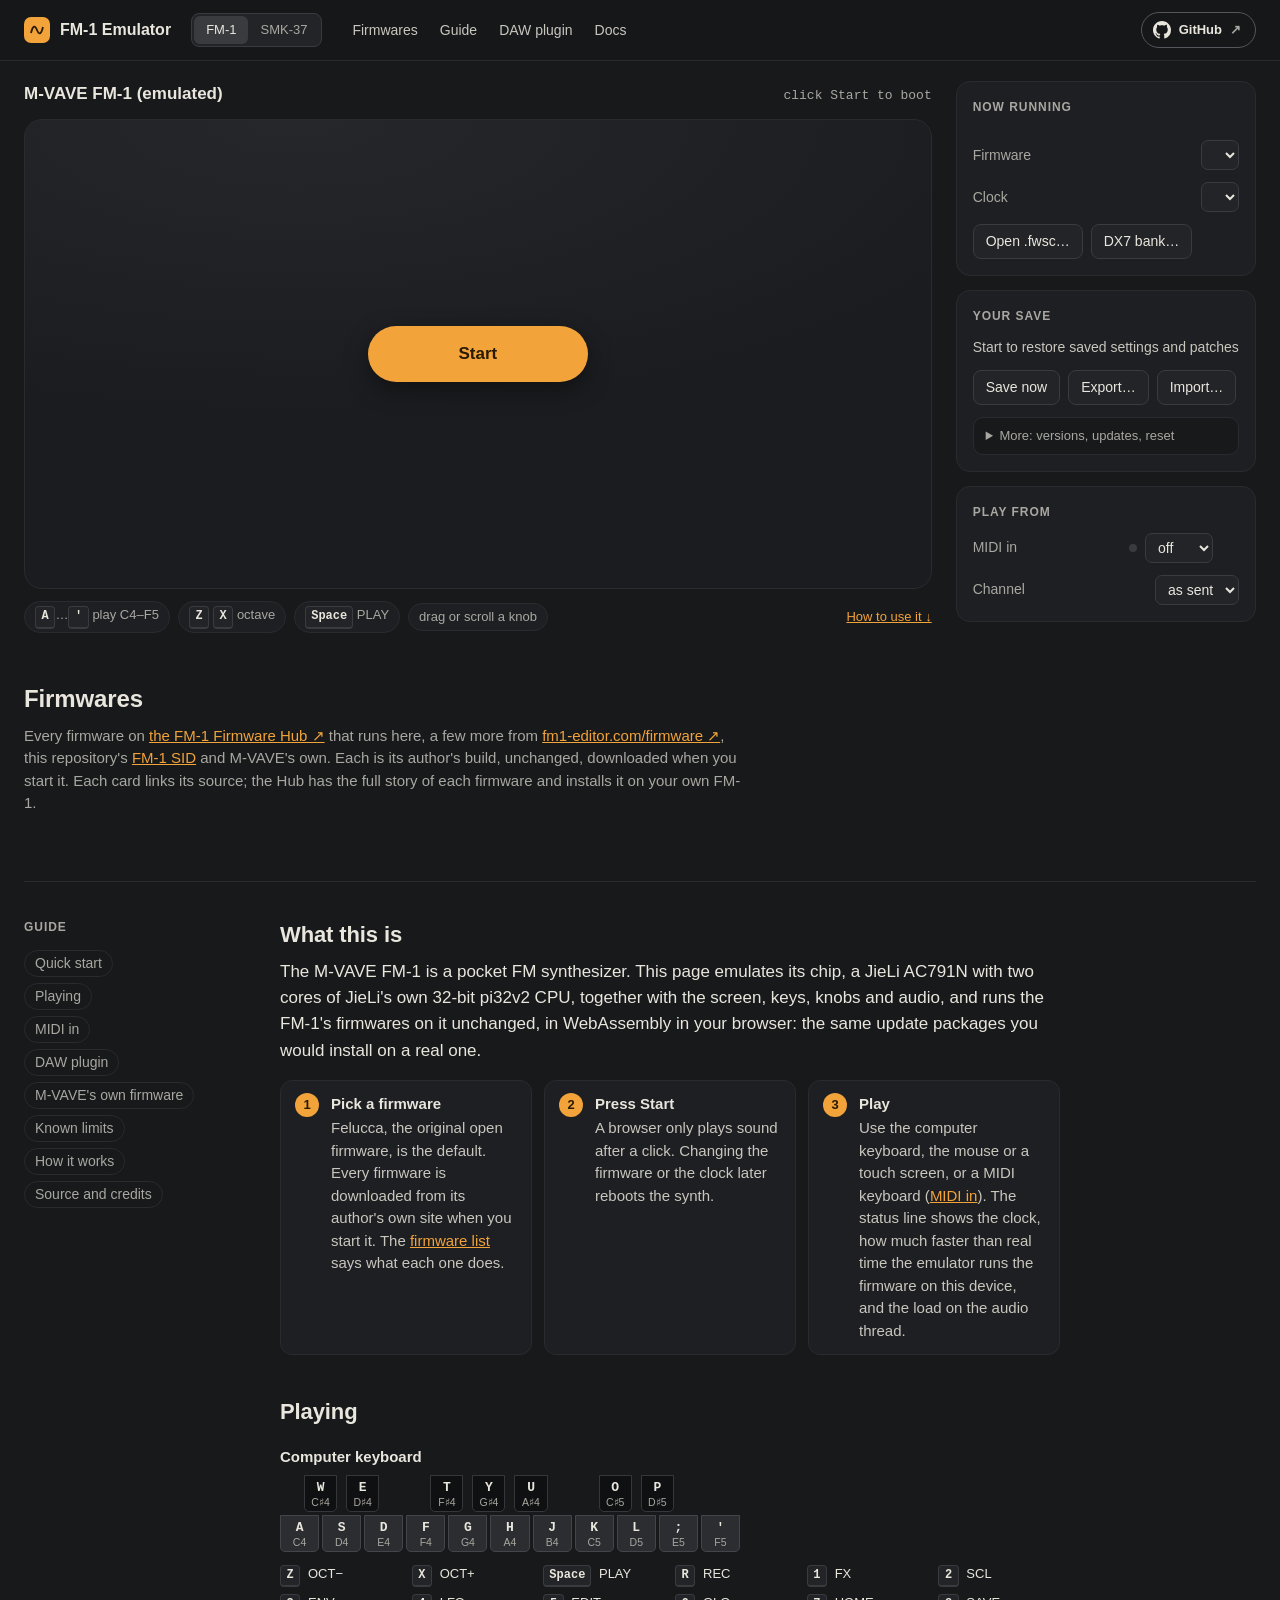
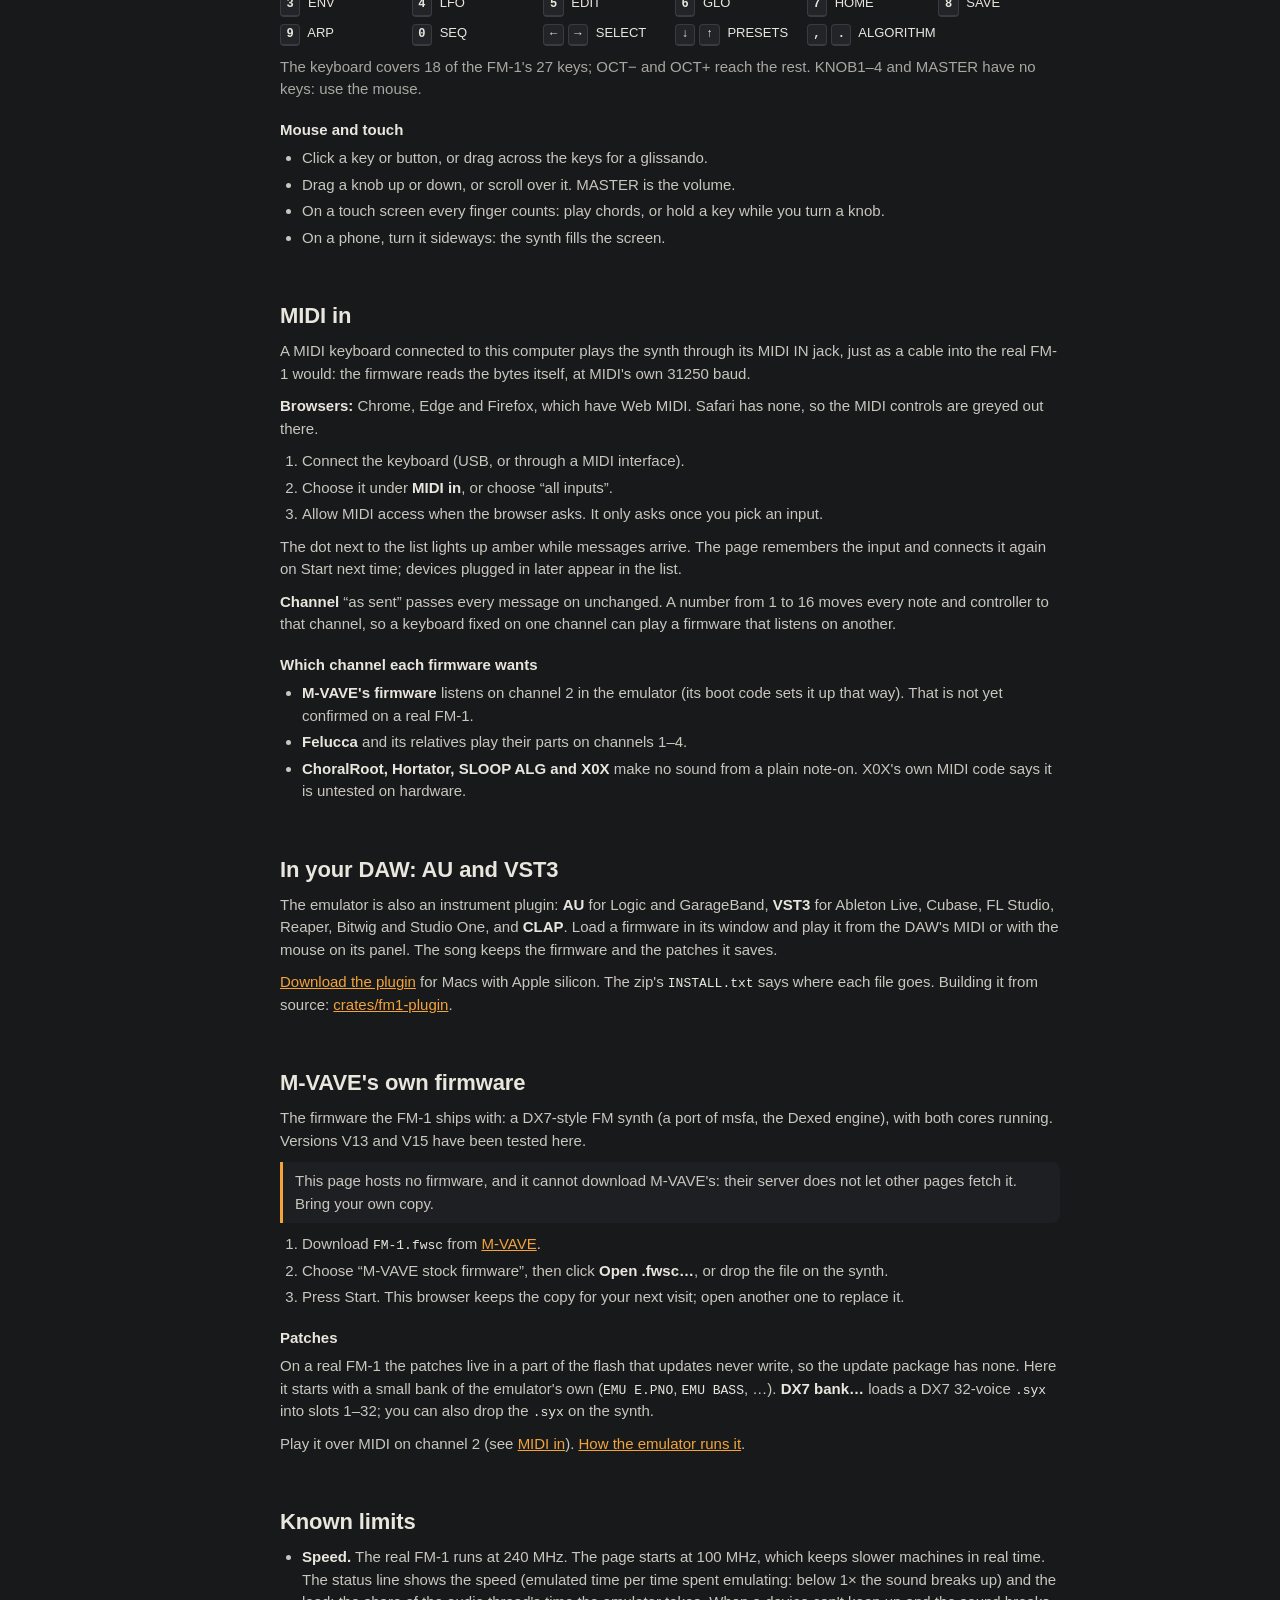
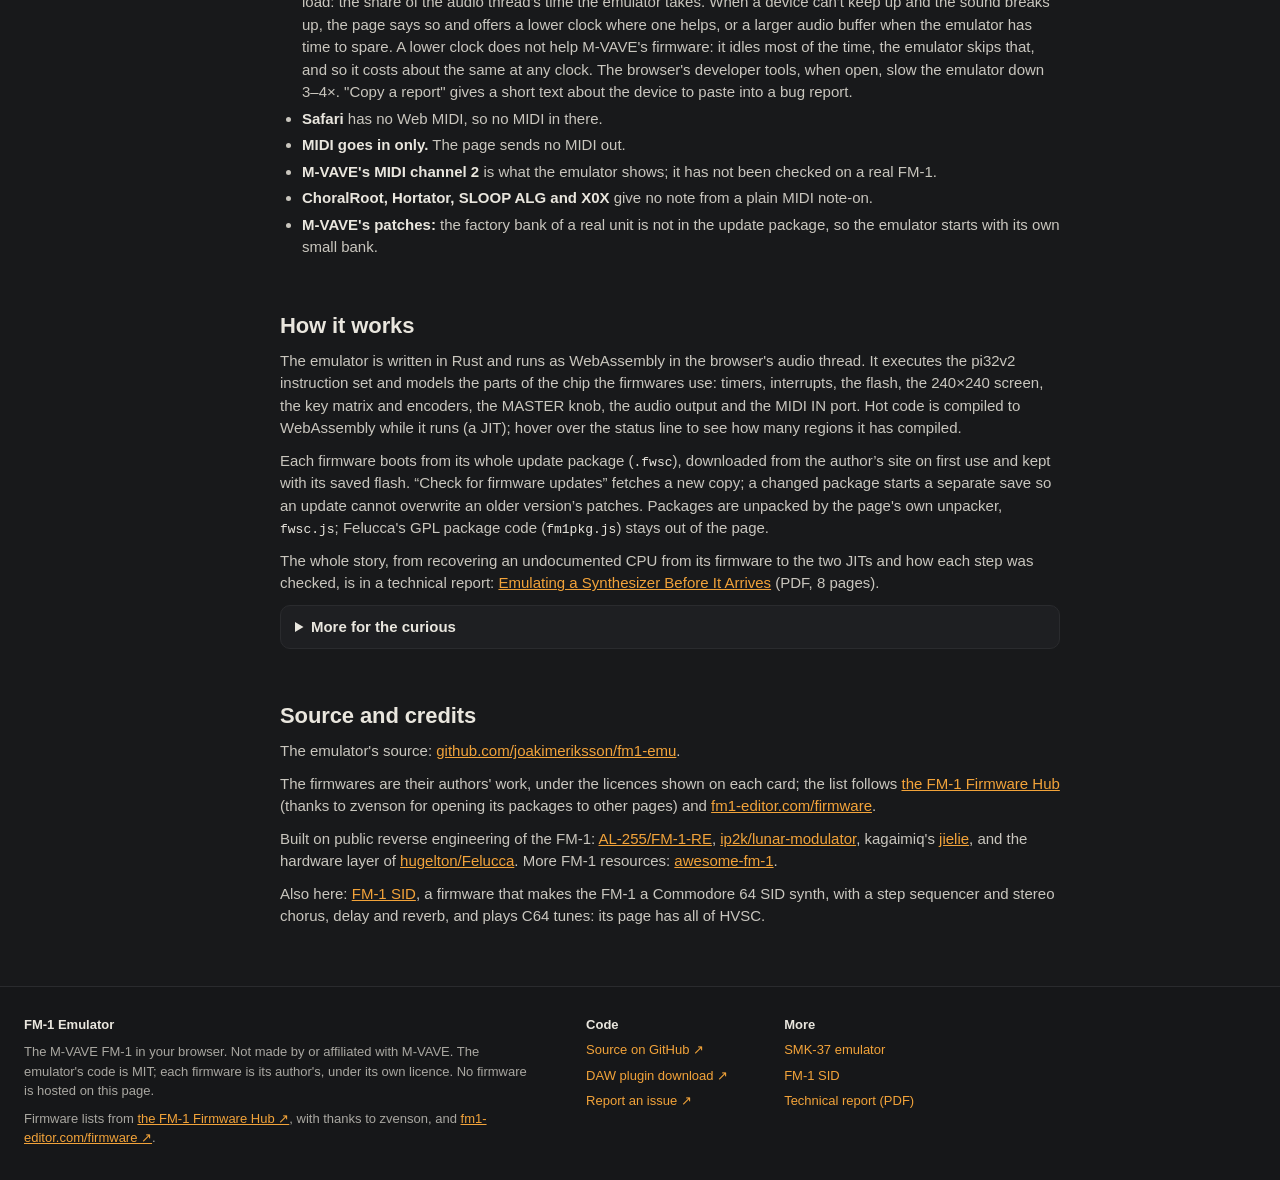
==== web/index.html @ 8c38032f "USB audio in: a computer on the USB port playing into the firmware fm1-soc: live playback (audio_pla" ====
<!doctype html>
<html lang="en">
<head>
<meta charset="utf-8">
<meta name="viewport" content="width=device-width, initial-scale=1, viewport-fit=cover">
<title>FM-1 Emulator</title>
<meta name="description" content="The M-VAVE FM-1 pocket synth emulated in the browser: its pi32v2 CPU, screen and audio in WebAssembly, running the community firmwares unchanged.">
<meta property="og:type" content="website">
<meta property="og:title" content="FM-1 Emulator">
<meta property="og:description" content="The M-VAVE FM-1 pocket synth emulated in the browser: its pi32v2 CPU, screen and audio in WebAssembly, running the community firmwares unchanged.">
<meta property="og:url" content="https://joakimeriksson.github.io/fm1-emu/">
<meta property="og:image" content="https://joakimeriksson.github.io/fm1-emu/og.png">
<meta property="og:image:width" content="1280">
<meta property="og:image:height" content="640">
<meta property="og:image:alt" content="Screens of six FM-1 firmwares running in the emulator: X0X, FM1 Quest, AMB-1, FM-1 SID, ORBIT and FiMba-1">
<meta name="twitter:card" content="summary_large_image">
<link rel="icon" href="data:,">
<link rel="stylesheet" href="style.css">
<script>if (new URLSearchParams(location.search).get("embed") === "1") document.documentElement.setAttribute("data-embed", "");</script>
</head>
<body>
<header class="site">
  <div class="wrap">
    <a class="brand" href="./"><span class="logo" aria-hidden="true"><svg width="16" height="16" viewBox="0 0 16 16" fill="none" stroke="currentColor" stroke-width="1.8"><path d="M2 11C4 3 6 3 8 8s4 5 6-3"/></svg></span>FM-1 Emulator</a>
    <nav class="devices" aria-label="Device"><span aria-current="page">FM-1</span><a href="smk37/">SMK-37</a></nav>
    <nav class="sitenav" aria-label="Site">
      <a href="#firmwares">Firmwares</a><a href="#guide">Guide</a><a href="#plugin">DAW plugin</a><a href="https://github.com/joakimeriksson/fm1-emu#readme">Docs</a>
    </nav>
    <a class="gh" href="https://github.com/joakimeriksson/fm1-emu" aria-label="Source code on GitHub"><svg width="18" height="18" viewBox="0 0 16 16" fill="currentColor" aria-hidden="true"><path d="M8 0C3.58 0 0 3.58 0 8c0 3.54 2.29 6.53 5.47 7.59.4.07.55-.17.55-.38 0-.19-.01-.82-.01-1.49-2.01.37-2.53-.49-2.69-.94-.09-.23-.48-.94-.82-1.13-.28-.15-.68-.52-.01-.53.63-.01 1.08.58 1.23.82.72 1.21 1.87.87 2.33.66.07-.52.28-.87.51-1.07-1.78-.2-3.64-.89-3.64-3.95 0-.87.31-1.59.82-2.15-.08-.2-.36-1.02.08-2.12 0 0 .67-.21 2.2.82.64-.18 1.32-.27 2-.27.68 0 1.36.09 2 .27 1.53-1.04 2.2-.82 2.2-.82.44 1.1.16 1.92.08 2.12.51.56.82 1.27.82 2.15 0 3.07-1.87 3.75-3.65 3.95.29.25.54.73.54 1.48 0 1.07-.01 1.93-.01 2.2 0 .21.15.46.55.38A8.013 8.013 0 0016 8c0-4.42-3.58-8-8-8z"/></svg><span>GitHub</span><span class="arrow" aria-hidden="true">↗</span></a>
    <a class="embed-only" id="fullpage" href="./" target="_blank" rel="noopener">FM-1 emulator, full page ↗</a>
  </div>
</header>
<main>
  <div class="player">
    <div class="deck">
      <div class="deck-head">
        <h1 id="title">M-VAVE FM-1 (emulated)</h1>
        <span id="status">click Start to boot</span>
      </div>
      <div id="perfwarn" role="alert" hidden>
        <p id="perfwarn-text"></p>
        <div class="acts">
          <button type="button" id="perfwarn-fix" class="primary"></button>
          <button type="button" id="perfwarn-copy" title="A short text about this device and how it kept up, to paste into a bug report">Copy a report</button>
          <a href="https://github.com/joakimeriksson/fm1-emu/issues/new" target="_blank" rel="noopener">Report on GitHub ↗</a>
          <button type="button" id="perfwarn-close" aria-label="Dismiss">✕</button>
        </div>
      </div>
      <div class="stage">
        <canvas id="panel" aria-label="FM-1 front panel"></canvas>
        <button id="start">Start</button>
      </div>
      <p class="rotate">Turn the phone sideways for a bigger synth.</p>
      <p class="hint">
        <span class="keyb"><kbd>A</kbd>…<kbd>'</kbd> play C4–F5</span>
        <span class="keyb"><kbd>Z</kbd> <kbd>X</kbd> octave</span>
        <span class="keyb"><kbd>Space</kbd> PLAY</span>
        <span class="keyb">drag or scroll a knob</span>
        <span class="touch">Play chords with several fingers · drag a knob up / down</span>
        <a class="more" href="#guide">How to use it ↓</a>
      </p>
    </div>

    <aside class="side bar" aria-label="Firmware, saves and MIDI">
      <section class="box" aria-labelledby="h-now">
        <h2 class="eyebrow" id="h-now">Now running</h2>
        <p id="about"></p>
        <label id="fwlabel">Firmware <select id="fw" aria-label="Firmware"></select></label>
        <label>Clock <select id="mhz" aria-label="Emulated clock"></select></label>
        <div class="row">
          <label class="file">Open .fwsc… <input type="file" id="open"></label>
          <label class="file" title="A DX7 32-voice bank for M-VAVE's firmware">DX7 bank… <input type="file" id="bank"></label>
          <span id="bankname" class="dim"></span>
        </div>
      </section>

      <section class="box save-box" aria-labelledby="h-save">
        <h2 class="eyebrow" id="h-save">Your save</h2>
        <span id="save-status" role="status" aria-live="polite">Start to restore saved settings and patches</span>
        <div class="row save-actions">
          <button type="button" id="save-now">Save now</button>
          <button type="button" id="export-save">Export…</button>
          <label class="file">Import… <input type="file" id="import-save" accept=".json,.fm1save"></label>
        </div>
        <details class="save-controls">
          <summary>More: versions, updates, reset</summary>
          <div class="save-actions">
            <button type="button" id="browse-saves">Browse saved firmwares</button>
            <select id="saved-versions" aria-label="Saved firmware versions"></select>
            <button type="button" id="open-saved-version">Open saved firmware</button>
            <button type="button" id="update-firmware">Check for firmware updates</button>
            <button type="button" id="reset-save">Reset saved flash…</button>
          </div>
          <p>Settings and patches written to flash are saved automatically. Use the firmware’s own save
            command for patch edits. Backups contain saved flash and community firmware. For M-VAVE firmware, the
            recipient must open their own matching .fwsc first. Browse saved firmwares to reopen
            older versions or local files. Clearing browser data removes local saves.</p>
        </details>
      </section>

      <section class="box" aria-labelledby="h-play-from">
        <h2 class="eyebrow" id="h-play-from">Play from</h2>
        <label id="midiin">MIDI in <span class="sel"><span id="midiact" aria-hidden="true"></span><select id="midi" aria-label="MIDI input"><option value="">off</option><option value="*">all inputs</option></select></span></label>
        <label id="midichl" title="Played notes and controllers go to this channel (M-VAVE's firmware listens on 2, Felucca's parts on 1–4)">Channel
          <select id="midich" aria-label="MIDI channel"><option value="0">as sent</option></select></label>
      </section>

      <section class="box" id="usbin" aria-labelledby="h-usb" hidden>
        <h2 class="eyebrow" id="h-usb">USB audio in</h2>
        <div class="row">
          <button type="button" id="kalimba" aria-pressed="true" title="A kalimba playing into the USB port, as a computer's audio output would"><svg width="18" height="18" viewBox="0 0 16 16" fill="none" stroke="currentColor" stroke-width="1.3" stroke-linejoin="round" aria-hidden="true"><path d="M3.5 1.5h9l1.8 13H1.7z"/><path d="M5.2 1.5v5M6.6 1.5v6.5M8 1.5v7.5M9.4 1.5v6.5M10.8 1.5v5" stroke-width="1"/><circle cx="8" cy="12" r="1.3"/></svg>Kalimba</button>
          <span id="kalimba-state" class="dim">playing</span>
        </div>
        <label>Density <input type="range" id="density" min="0" max="1" step="0.01" value="0.35" aria-label="How often a note plays"></label>
      </section>
    </aside>
  </div>

  <section id="firmwares" class="library" aria-labelledby="h-fw">
    <h2 id="h-fw">Firmwares</h2>
    <p>Every firmware on <a href="https://thefirmwarehub.com/">the FM-1 Firmware Hub ↗</a> that runs here, a few
      more from <a href="https://fm1-editor.com/firmware/">fm1-editor.com/firmware ↗</a>, this repository's
      <a href="fm1-sid/">FM-1 SID</a> and M-VAVE's own. Each is its author's build, unchanged, downloaded when you
      start it. Each card links its source; the Hub has the full story of each firmware and installs it on your
      own FM-1.</p>
    <ul class="cards" id="fwlist"></ul>
  </section>

  <div class="guide" id="guide">
    <nav class="toc" aria-label="Guide">
      <span class="eyebrow">Guide</span>
      <a href="#start-here">Quick start</a>
      <a href="#playing">Playing</a>
      <a href="#midi-in">MIDI in</a>
      <a href="#plugin">DAW plugin</a>
      <a href="#stock">M-VAVE's own firmware</a>
      <a href="#limits">Known limits</a>
      <a href="#how">How it works</a>
      <a href="#credits">Source and credits</a>
    </nav>
    <div class="article">
      <section id="start-here" aria-labelledby="h-start">
        <h2 id="h-start">What this is</h2>
        <p class="lead">The M-VAVE FM-1 is a pocket FM synthesizer. This page emulates its chip, a JieLi AC791N with two
          cores of JieLi's own 32-bit pi32v2 CPU, together with the screen, keys, knobs and audio, and runs the FM-1's
          firmwares on it unchanged, in WebAssembly in your browser: the same update packages you would install on a
          real one.</p>
        <ol class="steps">
          <li><b>Pick a firmware</b>Felucca, the original open firmware, is the default. Every firmware is downloaded
            from its author's own site when you start it. The <a href="#firmwares">firmware list</a> says what each one does.</li>
          <li><b>Press Start</b>A browser only plays sound after a click. Changing the firmware or the clock later
            reboots the synth.</li>
          <li><b>Play</b>Use the computer keyboard, the mouse or a touch screen, or a MIDI keyboard
            (<a href="#midi-in">MIDI in</a>). The status line shows the clock, how much faster than real time the
            emulator runs the firmware on this device, and the load on the audio thread.</li>
        </ol>
      </section>

      <section id="playing" aria-labelledby="h-play">
        <h2 id="h-play">Playing</h2>
        <h3>Computer keyboard</h3>
        <div class="piano" role="img" aria-label="Computer keys and the notes they play: A C4, W C sharp 4, S D4, E D sharp 4, D E4, F F4, T F sharp 4, G G4, Y G sharp 4, H A4, U A sharp 4, J B4, K C5, O C sharp 5, L D5, P D sharp 5, semicolon E5, apostrophe F5">
          <span class="b" style="grid-column-start:2">W<i>C♯4</i></span>
          <span class="b" style="grid-column-start:4">E<i>D♯4</i></span>
          <span class="b" style="grid-column-start:8">T<i>F♯4</i></span>
          <span class="b" style="grid-column-start:10">Y<i>G♯4</i></span>
          <span class="b" style="grid-column-start:12">U<i>A♯4</i></span>
          <span class="b" style="grid-column-start:16">O<i>C♯5</i></span>
          <span class="b" style="grid-column-start:18">P<i>D♯5</i></span>
          <span class="w" style="grid-column-start:1">A<i>C4</i></span>
          <span class="w" style="grid-column-start:3">S<i>D4</i></span>
          <span class="w" style="grid-column-start:5">D<i>E4</i></span>
          <span class="w" style="grid-column-start:7">F<i>F4</i></span>
          <span class="w" style="grid-column-start:9">G<i>G4</i></span>
          <span class="w" style="grid-column-start:11">H<i>A4</i></span>
          <span class="w" style="grid-column-start:13">J<i>B4</i></span>
          <span class="w" style="grid-column-start:15">K<i>C5</i></span>
          <span class="w" style="grid-column-start:17">L<i>D5</i></span>
          <span class="w" style="grid-column-start:19">;<i>E5</i></span>
          <span class="w" style="grid-column-start:21">'<i>F5</i></span>
        </div>
        <ul class="map" aria-label="Buttons and encoders">
          <li><kbd>Z</kbd> OCT−</li><li><kbd>X</kbd> OCT+</li><li><kbd>Space</kbd> PLAY</li><li><kbd>R</kbd> REC</li>
          <li><kbd>1</kbd> FX</li><li><kbd>2</kbd> SCL</li><li><kbd>3</kbd> ENV</li><li><kbd>4</kbd> LFO</li>
          <li><kbd>5</kbd> EDIT</li><li><kbd>6</kbd> GLO</li><li><kbd>7</kbd> HOME</li><li><kbd>8</kbd> SAVE</li>
          <li><kbd>9</kbd> ARP</li><li><kbd>0</kbd> SEQ</li>
          <li><kbd>←</kbd><kbd>→</kbd> SELECT</li><li><kbd>↓</kbd><kbd>↑</kbd> PRESETS</li><li><kbd>,</kbd><kbd>.</kbd> ALGORITHM</li>
        </ul>
        <p class="dim">The keyboard covers 18 of the FM-1's 27 keys; OCT− and OCT+ reach the rest. KNOB1–4 and MASTER
          have no keys: use the mouse.</p>
        <h3>Mouse and touch</h3>
        <ul>
          <li>Click a key or button, or drag across the keys for a glissando.</li>
          <li>Drag a knob up or down, or scroll over it. MASTER is the volume.</li>
          <li>On a touch screen every finger counts: play chords, or hold a key while you turn a knob.</li>
          <li>On a phone, turn it sideways: the synth fills the screen.</li>
        </ul>
      </section>

      <section id="midi-in" aria-labelledby="h-midi">
        <h2 id="h-midi">MIDI in</h2>
        <p>A MIDI keyboard connected to this computer plays the synth through its MIDI IN jack, just as a cable into
          the real FM-1 would: the firmware reads the bytes itself, at MIDI's own 31250 baud.</p>
        <p><b>Browsers:</b> Chrome, Edge and Firefox, which have Web MIDI. Safari has none, so the MIDI controls are
          greyed out there.</p>
        <ol>
          <li>Connect the keyboard (USB, or through a MIDI interface).</li>
          <li>Choose it under <b>MIDI in</b>, or choose “all inputs”.</li>
          <li>Allow MIDI access when the browser asks. It only asks once you pick an input.</li>
        </ol>
        <p>The dot next to the list lights up amber while messages arrive. The page remembers the input and connects
          it again on Start next time; devices plugged in later appear in the list.</p>
        <p><b>Channel</b> “as sent” passes every message on unchanged. A number from 1 to 16 moves every note and
          controller to that channel, so a keyboard fixed on one channel can play a firmware that listens on another.</p>
        <h3>Which channel each firmware wants</h3>
        <ul>
          <li><b>M-VAVE's firmware</b> listens on channel 2 in the emulator (its boot code sets it up that way). That
            is not yet confirmed on a real FM-1.</li>
          <li><b>Felucca</b> and its relatives play their parts on channels 1–4.</li>
          <li><b>ChoralRoot, Hortator, SLOOP ALG and X0X</b> make no sound from a plain note-on. X0X's own MIDI
            code says it is untested on hardware.</li>
        </ul>
      </section>

      <section id="plugin" aria-labelledby="h-plugin">
        <h2 id="h-plugin">In your DAW: AU and VST3</h2>
        <p>The emulator is also an instrument plugin: <b>AU</b> for Logic and GarageBand, <b>VST3</b> for Ableton
          Live, Cubase, FL Studio, Reaper, Bitwig and Studio One, and <b>CLAP</b>. Load a firmware in its window
          and play it from the DAW's MIDI or with the mouse on its panel. The song keeps the firmware and the
          patches it saves.</p>
        <p><a href="https://github.com/joakimeriksson/fm1-emu/releases/latest">Download the plugin</a> for Macs with
          Apple silicon. The zip's <code>INSTALL.txt</code> says where each file goes. Building it from source:
          <a href="https://github.com/joakimeriksson/fm1-emu/tree/master/crates/fm1-plugin">crates/fm1-plugin</a>.</p>
      </section>

      <section id="stock" aria-labelledby="h-stock">
        <h2 id="h-stock">M-VAVE's own firmware</h2>
        <p>The firmware the FM-1 ships with: a DX7-style FM synth (a port of msfa, the Dexed engine), with both cores
          running. Versions V13 and V15 have been tested here.</p>
        <p class="note">This page hosts no firmware, and it cannot download M-VAVE's: their server does not let other
          pages fetch it. Bring your own copy.</p>
        <ol>
          <li>Download <code>FM-1.fwsc</code> from <a href="https://yms-file-store.oss-cn-hongkong.aliyuncs.com/software/firmware/FM-1.fwsc">M-VAVE</a>.</li>
          <li>Choose “M-VAVE stock firmware”, then click <b>Open .fwsc…</b>, or drop the file on the synth.</li>
          <li>Press Start. This browser keeps the copy for your next visit; open another one to replace it.</li>
        </ol>
        <h3>Patches</h3>
        <p>On a real FM-1 the patches live in a part of the flash that updates never write, so the update package has
          none. Here it starts with a small bank of the emulator's own (<code>EMU E.PNO</code>, <code>EMU BASS</code>, …).
          <b>DX7 bank…</b> loads a DX7 32-voice <code>.syx</code> into slots 1–32; you can also drop the
          <code>.syx</code> on the synth.</p>
        <p>Play it over MIDI on channel 2 (see <a href="#midi-in">MIDI in</a>).
          <a href="https://github.com/joakimeriksson/fm1-emu/blob/master/docs/stock-firmware.md">How the
          emulator runs it</a>.</p>
      </section>

      <section id="limits" aria-labelledby="h-limits">
        <h2 id="h-limits">Known limits</h2>
        <ul>
          <li><b>Speed.</b> The real FM-1 runs at 240 MHz. The page starts at 100 MHz, which keeps slower machines in
            real time. The status line shows the speed (emulated time per time spent emulating: below 1× the sound
            breaks up) and the load: the share of the audio thread's time the emulator takes. When a device can't keep
            up and the sound breaks up, the page says so and offers a lower clock where one helps, or a larger audio
            buffer when the emulator has time to spare. A lower clock does not help M-VAVE's firmware: it idles most
            of the time, the emulator skips that, and so it costs about the same at any clock. The browser's
            developer tools, when open, slow the emulator down 3–4×. "Copy a report" gives a short text about the
            device to paste into a bug report.</li>
          <li><b>Safari</b> has no Web MIDI, so no MIDI in there.</li>
          <li><b>MIDI goes in only.</b> The page sends no MIDI out.</li>
          <li><b>M-VAVE's MIDI channel 2</b> is what the emulator shows; it has not been checked on a real FM-1.</li>
          <li><b>ChoralRoot, Hortator, SLOOP ALG and X0X</b> give no note from a plain MIDI note-on.</li>
          <li><b>M-VAVE's patches:</b> the factory bank of a real unit is not in the update package, so the emulator
            starts with its own small bank.</li>
        </ul>
      </section>

      <section id="how" aria-labelledby="h-how">
        <h2 id="h-how">How it works</h2>
        <p>The emulator is written in Rust and runs as WebAssembly in the browser's audio thread. It executes the
          pi32v2 instruction set and models the parts of the chip the firmwares use: timers, interrupts, the flash,
          the 240×240 screen, the key matrix and encoders, the MASTER knob, the audio output and the MIDI IN port.
          Hot code is compiled to WebAssembly while it runs (a JIT); hover over the status line to see how many
          regions it has compiled.</p>
        <p>Each firmware boots from its whole update package (<code>.fwsc</code>), downloaded from the author’s site
          on first use and kept with its saved flash. “Check for firmware updates” fetches a new copy; a changed
          package starts a separate save so an update cannot overwrite an older version’s patches. Packages are unpacked by the page's own unpacker, <code>fwsc.js</code>; Felucca's GPL
          package code (<code>fm1pkg.js</code>) stays out of the page.</p>
        <p>The whole story, from recovering an undocumented CPU from its firmware to the two JITs and how each
          step was checked, is in a technical report:
          <a href="fm1-emu-report.pdf">Emulating a Synthesizer Before It Arrives</a> (PDF, 8 pages).</p>
        <details>
          <summary>More for the curious</summary>
          <ul>
            <li>The FM-1 behind it: a JieLi AC791N (WL82) with 1 MB of flash, a 240×240 screen, 27 keys, 14 buttons with
              LEDs, 7 encoders, the MASTER knob and a TRS MIDI in.</li>
            <li>M-VAVE's firmware, X0X, Melodee and ChoralRoot use the second core; both cores are emulated.</li>
            <li>In WebAssembly at 240 MHz, every firmware ran faster than real time on the development machine:
              from 1.6× (X0X) to 3.7× (Hortator).</li>
            <li>The front panel is drawn by the same Rust code as the native version, <code>fm1-live</code>, which
              plays the firmwares in a window with audio and MIDI in.</li>
            <li>Links keep a setup: <code>?fw=x0x&amp;mhz=120</code> picks the firmware and the clock;
              <code>?jit=0</code> turns the JIT off; <code>?ahead=0</code> stops the emulator running ahead of the
              audio (by up to one of the firmware's audio buffers, for an even load). The page also remembers your last
              choices.</li>
          </ul>
        </details>
      </section>

      <section id="credits" aria-labelledby="h-credits">
        <h2 id="h-credits">Source and credits</h2>
        <p>The emulator's source:
          <a href="https://github.com/joakimeriksson/fm1-emu">github.com/joakimeriksson/fm1-emu</a>.</p>
        <p>The firmwares are their authors' work, under the licences shown on each card; the list follows
          <a href="https://thefirmwarehub.com/">the FM-1 Firmware Hub</a> (thanks to zvenson for opening its packages to
          other pages) and <a href="https://fm1-editor.com/firmware/">fm1-editor.com/firmware</a>.</p>
        <p>Built on public reverse engineering of the FM-1:
          <a href="https://github.com/AL-255/FM-1-RE">AL-255/FM-1-RE</a>,
          <a href="https://github.com/ip2k/lunar-modulator">ip2k/lunar-modulator</a>,
          kagaimiq's <a href="https://kagaimiq.github.io/jielie">jielie</a>, and the hardware layer of
          <a href="https://github.com/hugelton/Felucca">hugelton/Felucca</a>. More FM-1 resources:
          <a href="https://github.com/cicloid/awesome-fm-1">awesome-fm-1</a>.</p>
        <p>Also here: <a href="fm1-sid/">FM-1 SID</a>, a firmware that makes the FM-1 a Commodore 64 SID synth, with a
          step sequencer and stereo chorus, delay and reverb, and plays C64 tunes: its page has all of HVSC.</p>
      </section>
    </div>
  </div>
</main>
<footer class="site">
  <div class="wrap">
    <div class="about-site">
      <b>FM-1 Emulator</b>
      <span>The M-VAVE FM-1 in your browser. Not made by or affiliated with M-VAVE. The emulator's code is
        MIT; each firmware is its author's, under its own licence. No firmware is hosted on this page.</span>
      <span>Firmware lists from <a href="https://thefirmwarehub.com/">the FM-1 Firmware Hub ↗</a>, with thanks to
        zvenson, and <a href="https://fm1-editor.com/firmware/">fm1-editor.com/firmware ↗</a>.</span>
    </div>
    <div class="col">
      <b>Code</b>
      <a href="https://github.com/joakimeriksson/fm1-emu">Source on GitHub ↗</a>
      <a href="https://github.com/joakimeriksson/fm1-emu/releases/latest">DAW plugin download ↗</a>
      <a href="https://github.com/joakimeriksson/fm1-emu/issues/new">Report an issue ↗</a>
    </div>
    <div class="col">
      <b>More</b>
      <a href="smk37/">SMK-37 emulator</a>
      <a href="fm1-sid/">FM-1 SID</a>
      <a href="fm1-emu-report.pdf">Technical report (PDF)</a>
    </div>
  </div>
</footer>
<script type="module" src="main.js"></script>
</body>
</html>
---- web/style.css ----
/* The emulator's page: the FM-1's (index.html) and the SMK-37's (smk37/index.html) */
:root { --room: #18191b; --ink: #e9e6de; --dim: #a9a7a1; --faint: #8c8a85; --text: #c9c6be; --amber: #f2a33a;
        --amber-hi: #ffc56e; --green: #7cc48a; --well: #232427; --line: #3a3b3f; --rule: #2a2b2e; --card: #1e1f22;
        --bar: #161719; color-scheme: dark; }
* { box-sizing: border-box; }
html, body { margin: 0; background: var(--room); color: var(--ink);
             font: 15px/1.5 -apple-system, BlinkMacSystemFont, "Segoe UI", Helvetica, Arial, sans-serif; }
html { scroll-padding-top: 12px; }
a { color: var(--amber); }
a:hover { color: var(--amber-hi); }
a:focus-visible, button:focus-visible, summary:focus-visible { outline: 2px solid var(--amber); outline-offset: 2px; }
.dim { color: var(--dim); }
code { font: 13px ui-monospace, SFMono-Regular, Menlo, Consolas, monospace; color: var(--ink); }
kbd { display: inline-block; min-width: 1.7em; padding: 0 5px; border: 1px solid var(--line); border-bottom-width: 2px;
      border-radius: 4px; background: var(--well); color: var(--ink); font: 600 12px/1.6 ui-monospace, SFMono-Regular, Menlo, Consolas, monospace;
      text-align: center; }
.eyebrow { margin: 0; font-size: 12px; font-weight: 600; letter-spacing: .08em; text-transform: uppercase; color: var(--dim); }

/* ---------------------------------------------------------------- the site's header and footer */
.wrap { max-width: 1360px; margin: 0 auto; padding-inline: 24px; }
header.site { border-bottom: 1px solid var(--rule); background: var(--bar); }
header.site .wrap { padding-block: 12px; display: flex; flex-wrap: wrap; align-items: center; gap: 10px 20px; }
.brand { display: flex; align-items: center; gap: 10px; color: var(--ink); text-decoration: none; font-weight: 600; font-size: 16px; }
.brand:hover { color: var(--ink); }
.logo { width: 26px; height: 26px; border-radius: 7px; background: var(--amber); color: #2a1a03; display: grid; place-items: center; }
/* the device switch: one segment per device */
.devices { display: flex; background: var(--well); border: 1px solid var(--line); border-radius: 8px; padding: 2px; }
.devices a, .devices span { padding: 4px 12px; border-radius: 6px; font-size: 13px; text-decoration: none; color: var(--dim); }
.devices a:hover { color: var(--ink); }
.devices [aria-current] { background: var(--line); color: var(--ink); font-weight: 500; }
.sitenav { display: flex; flex-wrap: wrap; gap: 2px; font-size: 14px; }
.sitenav a { color: var(--text); text-decoration: none; padding: 6px 10px; border-radius: 6px; }
.sitenav a:hover { color: var(--ink); background: var(--rule); }
/* the way to the code: always in view, on a phone too */
.gh { margin-left: auto; display: flex; align-items: center; gap: 8px; min-height: 36px; padding: 0 14px 0 11px;
      border: 1px solid #55565b; border-radius: 999px; color: var(--ink); text-decoration: none; font-size: 13px; font-weight: 600; }
.gh:hover { color: var(--ink); border-color: var(--dim); background: var(--rule); }
.gh .arrow { color: var(--dim); }
@media (max-width: 760px) {
  .wrap { padding-inline: 16px; }
  header.site .wrap { gap: 8px 12px; }
  /* the site's links get a row of their own below the brand */
  .sitenav { order: 5; flex-basis: 100%; margin: -4px -10px 0; }
  .gh { padding: 0 11px; }
  .gh span { display: none; }
}

footer.site { margin-top: 48px; border-top: 1px solid var(--rule); background: var(--bar); color: var(--dim); font-size: 13px; }
footer.site .wrap { padding-block: 28px 36px; display: flex; flex-wrap: wrap; gap: 24px 56px; }
footer.site b { color: var(--ink); font-weight: 600; }
footer.site .about-site { flex: 1 1 340px; display: flex; flex-direction: column; gap: 8px; max-width: 70ch; }
footer.site .col { display: flex; flex-direction: column; gap: 6px; }
footer.site .col a { text-decoration: none; }

/* ---------------------------------------------------------------- the player: the synth, and beside it what runs */
main { max-width: 1360px; margin: 0 auto; padding: 20px 24px 0; display: grid; grid-template-columns: minmax(0, 1fr); gap: 48px; }
@media (max-width: 760px) { main { padding: 14px 16px 0; gap: 36px; } }
.player { display: flex; flex-wrap: wrap; gap: 20px 24px; align-items: flex-start; }
.deck { flex: 999 1 600px; min-width: 0; display: grid; gap: 12px; }
.deck-head { display: flex; flex-wrap: wrap; gap: 4px 16px; align-items: baseline; justify-content: space-between; }
h1 { font-size: 17px; font-weight: 600; margin: 0; }
#status { color: var(--dim); font: 13px ui-monospace, SFMono-Regular, Menlo, Consolas, monospace; font-variant-numeric: tabular-nums; }
.stage { position: relative; padding: 16px; border: 1px solid var(--rule); border-radius: 18px;
         background: radial-gradient(120% 90% at 30% 0%, #26272b 0%, #1b1c1f 70%); }
/* the whole synth in view on a laptop: as wide as the room allows below the header (--above,
   --aspect: set by main.js; 84px: the stage's padding and the hint line), never narrower than 560px */
canvas { display: block; width: 100%; height: auto; touch-action: none; user-select: none; margin: 0 auto;
         max-width: max(560px, calc((100svh - var(--above, 140px) - 84px) * var(--aspect, 1.56))); }
#start { position: absolute; inset: 0; margin: auto; width: clamp(110px, 30%, 220px); height: clamp(36px, 9vw, 56px);
         border: 0; border-radius: 28px; background: var(--amber); color: #2a1a03; font-size: clamp(14px, 3.5vw, 17px);
         font-weight: 600; cursor: pointer; box-shadow: 0 8px 24px rgba(0,0,0,.4); }
#start:focus-visible { outline: 2px solid var(--ink); outline-offset: 3px; }
#start[disabled] { opacity: .7; cursor: wait; }
.rotate { display: none; color: var(--dim); font-size: 13px; margin: 0; }
/* a phone upright: the panel is small; say that sideways gives bigger keys */
@media (orientation: portrait) and (max-width: 600px) {
  .rotate { display: block; }
  .stage { padding: 6px; border-radius: 12px; }
}
/* a phone on its side: the panel fits the screen's height, the page around it shrinks */
@media (orientation: landscape) and (max-height: 560px) {
  main { padding-block: 8px 0; }
  .stage { padding: 0; border: 0; background: none; }
  canvas { width: auto; max-width: 100%; height: calc(100svh - 12px); margin: 0 auto; }
}

/* under the synth: one line of the essentials, then the way into the guide */
.hint { margin: 0; color: var(--dim); font-size: 13px; display: flex; flex-wrap: wrap; gap: 6px 8px; align-items: center; }
.hint span { white-space: nowrap; background: var(--card); border: 1px solid var(--rule); border-radius: 999px; padding: 3px 10px; }
.hint .more { margin-left: auto; }
.touch { display: none; }
@media (hover: none) and (pointer: coarse) { .hint .keyb { display: none; } .hint .touch { display: inline; } }

/* the device can't keep up: what happens and the fix, above the synth */
#perfwarn { display: flex; flex-wrap: wrap; gap: 8px 14px; align-items: center; justify-content: space-between;
            border: 1px solid var(--amber); border-radius: 10px; background: #2a2116; padding: 9px 12px; }
#perfwarn[hidden] { display: none; }
#perfwarn p { margin: 0; flex: 1 1 320px; min-width: 0; }
#perfwarn .acts { display: flex; flex-wrap: wrap; gap: 8px 12px; align-items: center; font-size: 14px; }
#perfwarn button.primary { background: var(--amber); border-color: var(--amber); color: #2a1a03; font-weight: 600; }
#perfwarn button[hidden] { display: none; }

/* beside the synth (below it on a narrow screen): the firmware, the save, MIDI */
.side { flex: 1 1 300px; max-width: 100%; display: grid; gap: 14px;
        grid-template-columns: repeat(auto-fit, minmax(min(100%, 290px), 1fr)); }
.box { background: var(--card); border: 1px solid var(--rule); border-radius: 14px; padding: 16px;
       display: flex; flex-direction: column; gap: 12px; min-width: 0; }
.box > label { display: flex; justify-content: space-between; align-items: center; gap: 12px; color: var(--dim); font-size: 14px; }
.box > label select { min-width: 0; max-width: 62%; }
.box .row { display: flex; flex-wrap: wrap; gap: 8px; align-items: center; }
.sel { display: flex; align-items: center; gap: 8px; min-width: 0; max-width: 62%; }
.sel select { max-width: 100%; }
#about { margin: 0; color: var(--text); font-size: 14px; overflow-wrap: anywhere; }
#about b { display: block; color: var(--ink); font-size: 17px; font-weight: 600; }
#about .links { display: flex; flex-wrap: wrap; gap: 2px 14px; margin: 2px 0 6px; }
#about .what { display: block; }
select { font: inherit; font-size: 14px; color: var(--ink); background: var(--well); border: 1px solid var(--line); border-radius: 7px;
         padding: 5px 8px; max-width: 100%; }
select:focus-visible { outline: 2px solid var(--amber); outline-offset: 1px; }
/* the page's buttons, and file pickers that look like them */
.box button, #perfwarn button, .file { font: inherit; font-size: 14px; color: var(--ink); background: var(--well);
  border: 1px solid var(--line); border-radius: 8px; padding: 6px 12px; cursor: pointer; }
.box button:hover, #perfwarn button:hover, .file:hover { border-color: var(--faint); }
.file { position: relative; }
.file:focus-within { outline: 2px solid var(--amber); outline-offset: 1px; }
.file input { position: absolute; width: 1px; height: 1px; opacity: 0; }
#midiact { width: 8px; height: 8px; border-radius: 50%; background: var(--line); flex: none; }
#midiact.on { background: var(--amber); }
#kalimba { display: inline-flex; align-items: center; gap: 7px; }
#kalimba[aria-pressed="true"] { border-color: var(--amber); color: var(--amber-hi); }
#density { width: 62%; accent-color: var(--amber); }
#save-status { color: var(--text); font-size: 14px; }
#save-status[data-error="true"] { color: var(--amber); }
.save-controls { margin: 0; padding: 0 12px; border: 1px solid var(--rule); border-radius: 10px; background: var(--room); }
.save-controls summary { padding: 8px 0; font-size: 13px; font-weight: 500; color: var(--dim); cursor: pointer; }
.save-controls[open] { padding-bottom: 10px; }
.save-controls .save-actions { display: flex; flex-wrap: wrap; gap: 8px; }
.save-controls p { color: var(--dim); font-size: 12.5px; margin: 10px 0 0; }

/* ---------------------------------------------------------------- the firmware library (built by main.js from firmwares.json) */
.library h2, .article section h2 { margin: 0 0 8px; font-size: 24px; font-weight: 600; letter-spacing: -.005em; }
.library > p { margin: 0; color: var(--dim); max-width: 86ch; }
.cards { list-style: none; padding: 0; margin: 18px 0 0; display: grid; gap: 14px;
         grid-template-columns: repeat(auto-fill, minmax(min(100%, 270px), 1fr)); }
.cards li { margin: 0; background: var(--card); border: 1px solid var(--rule); border-radius: 14px;
            padding: 14px 16px; display: flex; flex-direction: column; gap: 4px; }
.cards li.on { border-color: #6b5226; box-shadow: inset 0 0 0 1px #6b5226; }
.cards .head { display: flex; gap: 8px; align-items: baseline; }
.cards .head b { font-size: 16px; }
.cards .head .dim { font: 12px ui-monospace, SFMono-Regular, Menlo, Consolas, monospace; }
.cards .head button { margin-left: auto; font: inherit; font-size: 13px; font-weight: 600; color: var(--amber); background: none;
                      border: 1px solid var(--line); border-radius: 999px; padding: 3px 12px; cursor: pointer; }
.cards .head button:hover { border-color: var(--amber); }
.cards li.on .head button { background: var(--amber); border-color: var(--amber); color: #2a1a03; }
.cards .by { color: var(--dim); font-size: 13px; }
.cards .what { margin: 4px 0; font-size: 13.5px; color: var(--text); overflow-wrap: anywhere; }
.cards .midi { font-size: 12.5px; color: var(--amber); }
.cards .links { margin-top: auto; padding-top: 8px; border-top: 1px solid var(--rule); font-size: 13px;
                display: flex; flex-wrap: wrap; gap: 2px 14px; }
.cards .links a { color: var(--dim); text-decoration: none; }
.cards .links a:hover { color: var(--amber-hi); }

/* ---------------------------------------------------------------- the guide: its contents beside it on a wide screen */
.guide { border-top: 1px solid var(--rule); padding-top: 36px; display: grid; gap: 28px 56px; grid-template-columns: 1fr; }
@media (min-width: 900px) {
  .guide { grid-template-columns: 200px minmax(0, 1fr); align-items: start; }
  nav.toc { position: sticky; top: 20px; flex-direction: column; flex-wrap: nowrap; gap: 0; }
  nav.toc a { border: 0; border-left: 2px solid var(--rule); border-radius: 0; padding: 5px 0 5px 12px; }
  nav.toc a:hover { border-left-color: var(--amber); }
}
nav.toc { display: flex; flex-wrap: wrap; gap: 6px 8px; align-items: flex-start; font-size: 14px; }
nav.toc .eyebrow { width: 100%; margin-bottom: 8px; }
nav.toc a { color: var(--dim); text-decoration: none; border: 1px solid var(--rule); border-radius: 14px; padding: 2px 10px; }
nav.toc a:hover { color: var(--ink); }
.article { max-width: 780px; min-width: 0; display: grid; gap: 40px; }
.article section h2 { font-size: 22px; }
section h3 { margin: 18px 0 6px; font-size: 15px; font-weight: 600; }
section p, section li { color: var(--text); }
section p { margin: 0 0 10px; }
section b, section strong { color: var(--ink); font-weight: 600; }
section ul, section ol { margin: 0 0 10px; padding-left: 22px; }
section li { margin: 4px 0; }
.lead { font-size: 17px; line-height: 1.55; color: var(--ink) !important; }
.steps { list-style: none; padding: 0 !important; margin: 16px 0 0 !important; display: grid; gap: 12px;
         grid-template-columns: repeat(auto-fit, minmax(min(100%, 220px), 1fr)); counter-reset: step; }
.steps li { margin: 0; background: var(--card); border: 1px solid var(--rule); border-radius: 12px; padding: 12px 14px 12px 50px;
            position: relative; counter-increment: step; }
.steps li::before { content: counter(step); position: absolute; left: 14px; top: 12px; width: 24px; height: 24px; border-radius: 50%;
                    background: var(--amber); color: #2a1a03; font-weight: 700; font-size: 13px; display: grid; place-items: center; }
.steps b { display: block; margin-bottom: 2px; }

/* the computer keyboard as a piano: 11 white keys, the black ones between */
.piano { display: grid; grid-template-columns: repeat(22, 1fr); gap: 3px; max-width: 460px; margin: 4px 0 12px; }
.piano span { display: grid; place-items: center; border-radius: 0 0 5px 5px; padding: 4px 0 3px; line-height: 1.15;
              font: 600 13px/1.2 ui-monospace, SFMono-Regular, Menlo, Consolas, monospace; text-align: center; }
.piano i { display: block; font: 10.5px/1.2 -apple-system, "Segoe UI", Helvetica, Arial, sans-serif; color: var(--dim); }
.piano .w { grid-row: 2; grid-column-end: span 2; background: #2c2d31; border: 1px solid #44454a; color: var(--ink); }
.piano .b { grid-row: 1; grid-column-end: span 2; margin: 0 3px; background: #0f1011; border: 1px solid #36373b; color: var(--ink); }
.map { list-style: none; padding: 0 !important; display: grid; gap: 6px 10px; grid-template-columns: repeat(auto-fill, minmax(118px, 1fr)); }
.map li { margin: 0; white-space: nowrap; color: var(--ink); font-size: 13px; }
.map kbd { margin-right: 4px; }

.note { border-left: 3px solid var(--amber); background: var(--card); padding: 8px 12px; border-radius: 0 8px 8px 0; }
.article details { border: 1px solid var(--rule); border-radius: 10px; background: var(--card); padding: 0 14px; margin: 0 0 10px; }
.article details[open] { padding-bottom: 4px; }
.article summary { cursor: pointer; padding: 10px 0; font-weight: 600; color: var(--ink); }

/* ?embed=1 (main.js): the device and its controls only, for a window on another site */
.embed-only { display: none; }
[data-embed] .embed-only { display: inline; margin-left: auto; font-size: 13px; }
[data-embed] header.site .wrap > :not(.embed-only), [data-embed] #title, [data-embed] #fwlabel, [data-embed] .file,
[data-embed] #bankname, [data-embed] #about, [data-embed] .hint, [data-embed] .library, [data-embed] .guide,
[data-embed] footer.site, [data-embed] .save-box, [data-embed] .side .eyebrow { display: none; }
[data-embed] main { padding: 8px; gap: 8px; }
[data-embed] .side { flex-basis: 100%; }
[data-embed] .box { padding: 10px 12px; flex-direction: row; flex-wrap: wrap; gap: 8px 20px; }
[data-embed] .box > label select { max-width: none; }

/* (an element the page hides stays hidden whatever its display rule) */
[hidden] { display: none !important; }
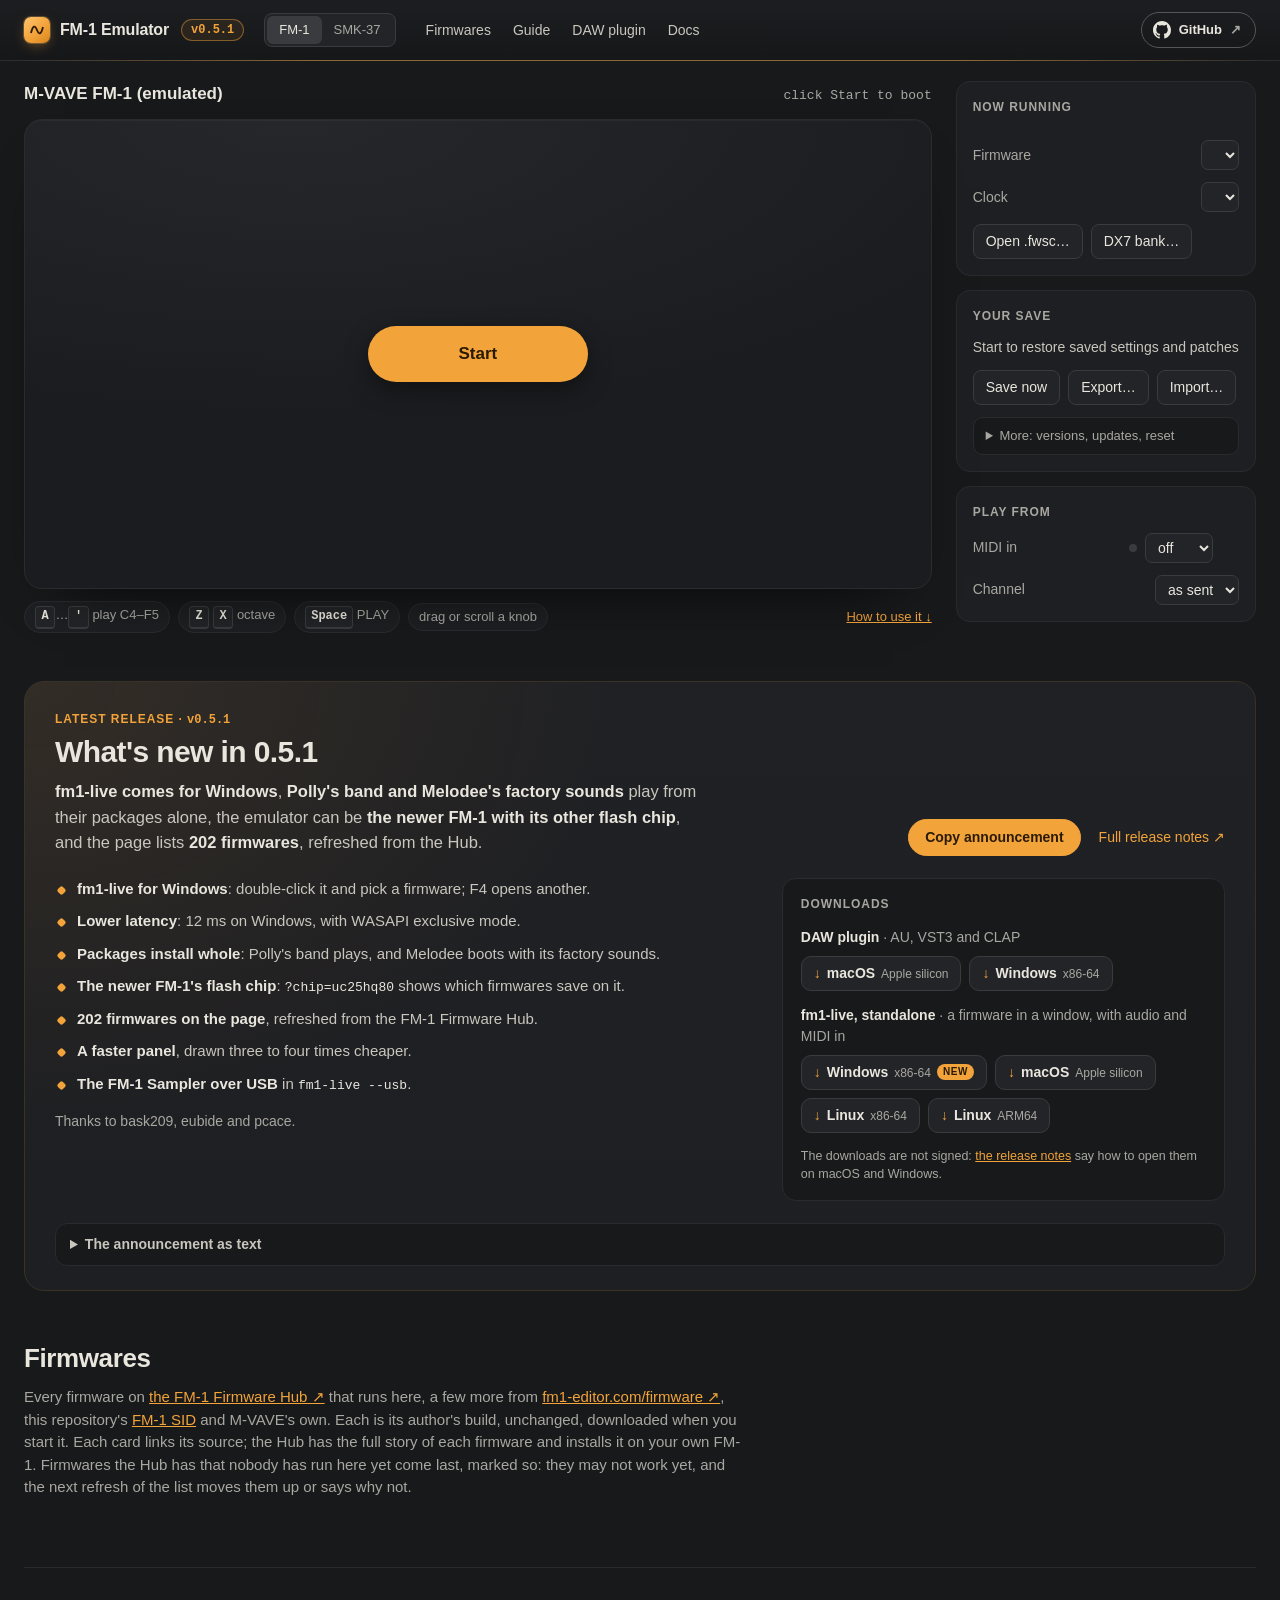
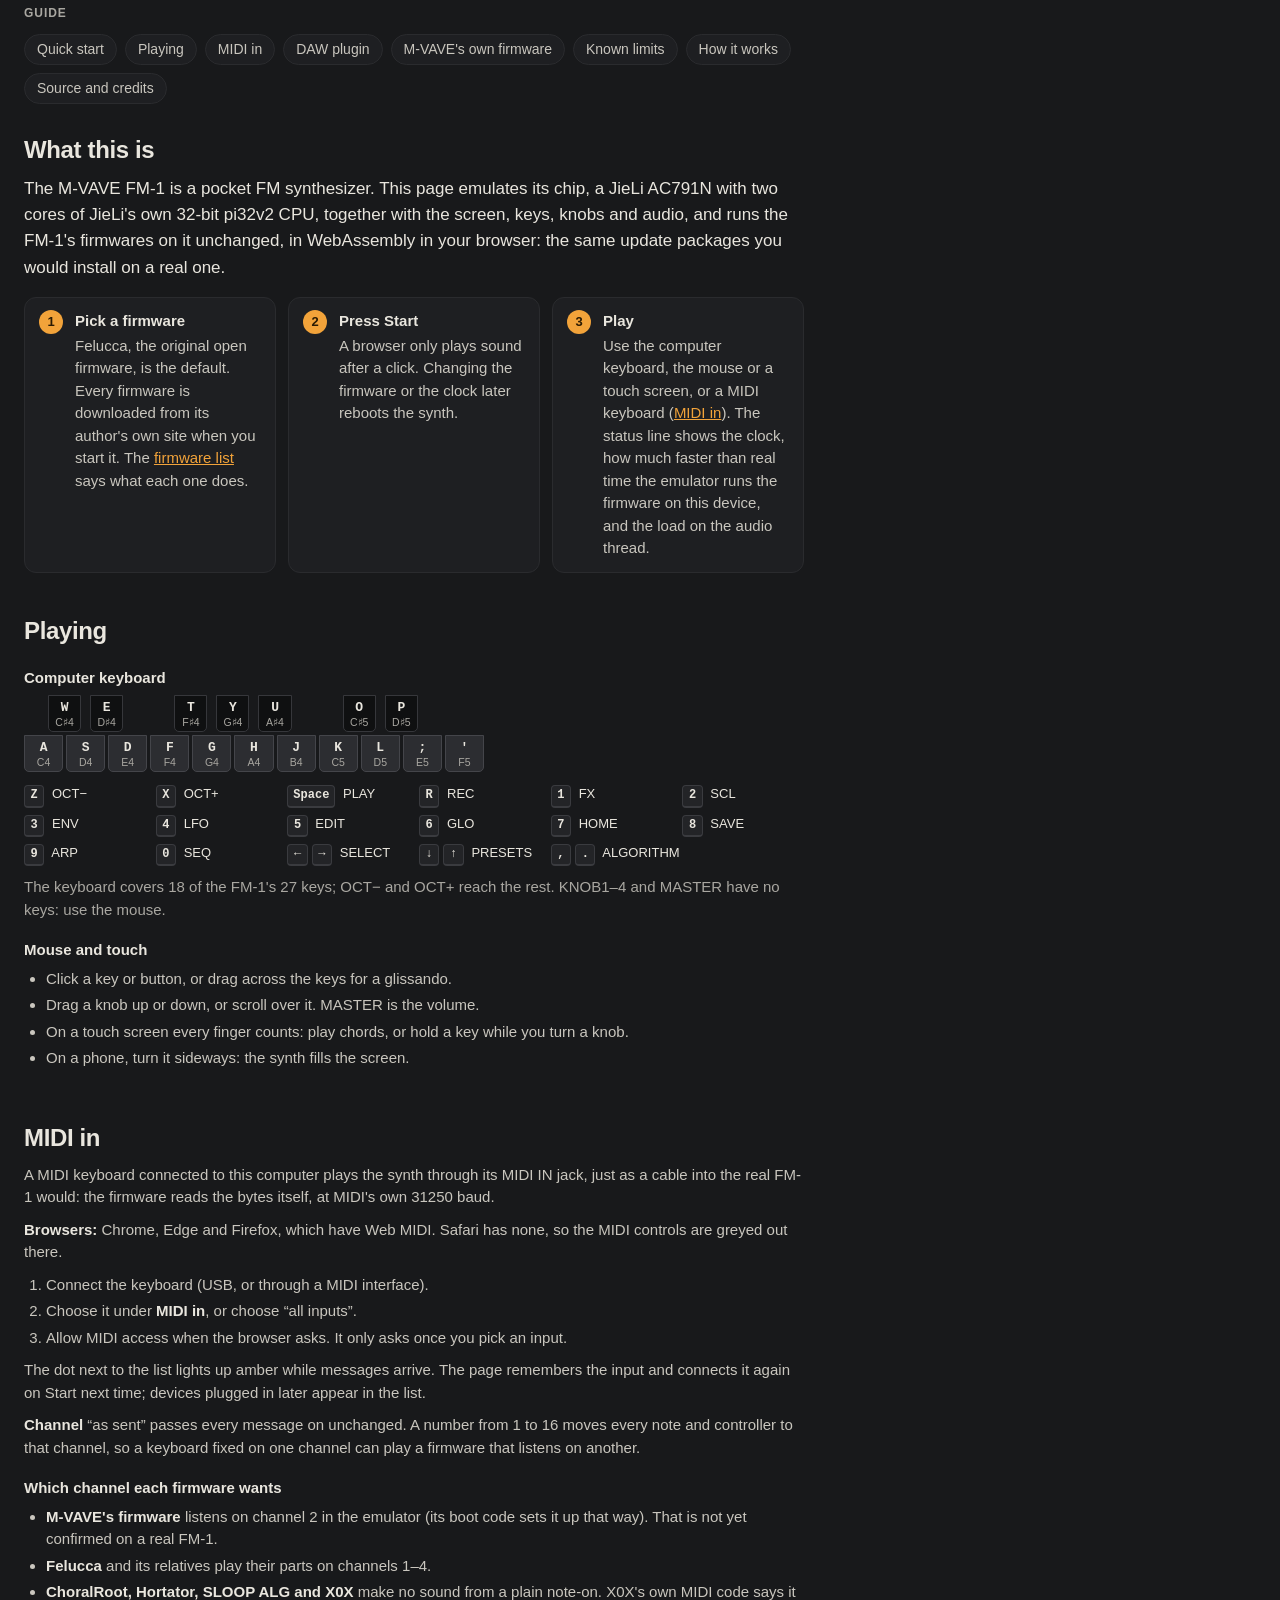
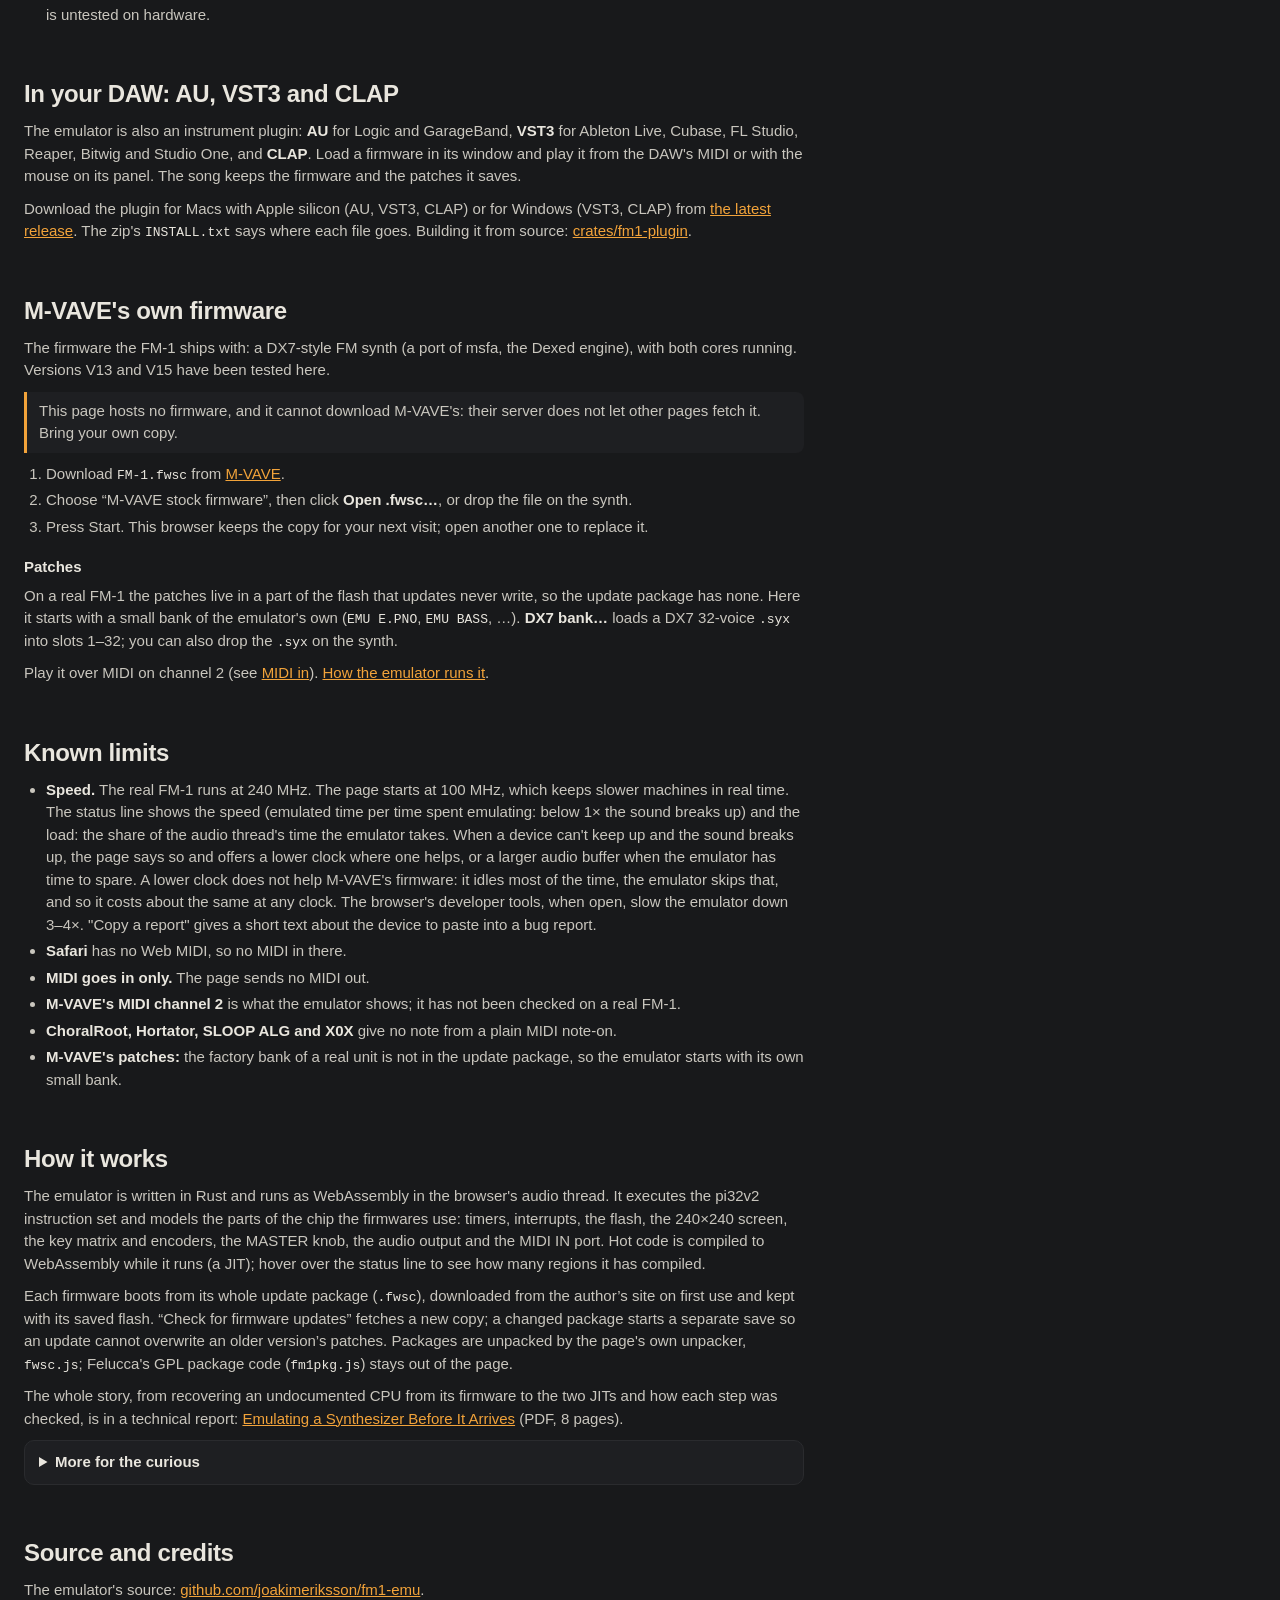
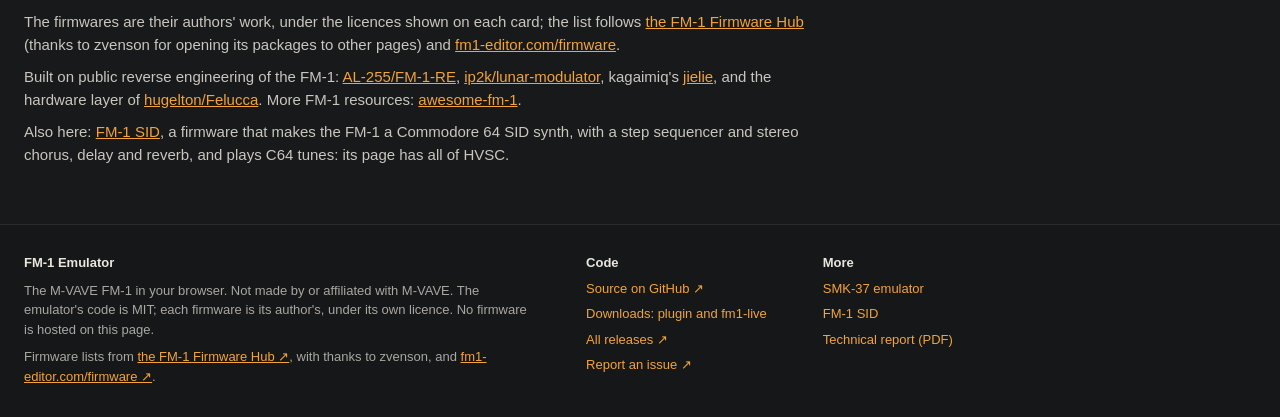
==== commit b7904cce: "Merge upstream fm1-emu master (31d9ac0): the faster JIT and SoC, firmwares that did not run now play" ====
--- a/web/index.html
+++ b/web/index.html
@@ -22,6 +22,7 @@
 <header class="site">
   <div class="wrap">
     <a class="brand" href="./"><span class="logo" aria-hidden="true"><svg width="16" height="16" viewBox="0 0 16 16" fill="none" stroke="currentColor" stroke-width="1.8"><path d="M2 11C4 3 6 3 8 8s4 5 6-3"/></svg></span>FM-1 Emulator</a>
+    <!-- release:pill --><a class="ver" href="https://github.com/joakimeriksson/fm1-emu/releases/tag/v0.5.1" title="Release notes and downloads for 0.5.1">v0.5.1</a><!-- /release:pill -->
     <nav class="devices" aria-label="Device"><span aria-current="page">FM-1</span><a href="smk37/">SMK-37</a></nav>
     <nav class="sitenav" aria-label="Site">
       <a href="#firmwares">Firmwares</a><a href="#guide">Guide</a><a href="#plugin">DAW plugin</a><a href="https://github.com/joakimeriksson/fm1-emu#readme">Docs</a>
@@ -116,13 +117,84 @@
     </aside>
   </div>
 
+  <!-- what's new in this release: written by web/release.mjs from Cargo.toml and docs/releases/v<version>.md -->
+  <section id="release" class="release" aria-labelledby="h-release"><!-- release:section -->
+  <div class="rel-top">
+    <div>
+      <p class="eyebrow">Latest release · <a href="https://github.com/joakimeriksson/fm1-emu/releases/tag/v0.5.1">v0.5.1</a></p>
+      <h2 id="h-release">What's new in 0.5.1</h2>
+      <p class="rel-lead"><b>fm1-live comes for Windows</b>, <b>Polly's band and Melodee's factory sounds</b> play from their packages alone, the emulator can be <b>the newer FM-1 with its other flash chip</b>, and the page lists <b>202 firmwares</b>, refreshed from the Hub.</p>
+    </div>
+    <div class="rel-acts">
+      <button type="button" class="copy" data-copy="rel-text">Copy announcement</button>
+      <a href="https://github.com/joakimeriksson/fm1-emu/releases/tag/v0.5.1">Full release notes ↗</a>
+    </div>
+  </div>
+  <div class="rel-body">
+    <div class="rel-news">
+      <ul class="rel-list">
+        <li><b>fm1-live for Windows</b>: double-click it and pick a firmware; F4 opens another.</li>
+        <li><b>Lower latency</b>: 12 ms on Windows, with WASAPI exclusive mode.</li>
+        <li><b>Packages install whole</b>: Polly's band plays, and Melodee boots with its factory sounds.</li>
+        <li><b>The newer FM-1's flash chip</b>: <code>?chip=uc25hq80</code> shows which firmwares save on it.</li>
+        <li><b>202 firmwares on the page</b>, refreshed from the FM-1 Firmware Hub.</li>
+        <li><b>A faster panel</b>, drawn three to four times cheaper.</li>
+        <li><b>The FM-1 Sampler over USB</b> in <code>fm1-live --usb</code>.</li>
+      </ul>
+      <p class="rel-thanks">Thanks to bask209, eubide and pcace.</p>
+    </div>
+    <div class="rel-side">
+    <!-- the release film: none yet (a YouTube link in docs/releases/v0.5.1.md shows it here) -->
+    <div class="dl">
+      <h3>Downloads</h3>
+      <div class="dl-group">
+        <p><b>DAW plugin</b> <span>AU, VST3 and CLAP</span></p>
+        <div class="dl-links">
+          <a class="dl-btn" href="https://github.com/joakimeriksson/fm1-emu/releases/download/v0.5.1/fm1-plugin-0.5.1-macos-arm64.zip" title="fm1-plugin-0.5.1-macos-arm64.zip"><span>macOS</span><small>Apple silicon</small></a>
+          <a class="dl-btn" href="https://github.com/joakimeriksson/fm1-emu/releases/download/v0.5.1/fm1-plugin-0.5.1-windows-x86_64.zip" title="fm1-plugin-0.5.1-windows-x86_64.zip"><span>Windows</span><small>x86-64</small></a>
+        </div>
+      </div>
+      <div class="dl-group">
+        <p><b>fm1-live, standalone</b> <span>a firmware in a window, with audio and MIDI in</span></p>
+        <div class="dl-links">
+          <a class="dl-btn" href="https://github.com/joakimeriksson/fm1-emu/releases/download/v0.5.1/fm1-emu-0.5.1-windows-x86_64.zip" title="fm1-emu-0.5.1-windows-x86_64.zip"><span>Windows</span><small>x86-64</small><em>new</em></a>
+          <a class="dl-btn" href="https://github.com/joakimeriksson/fm1-emu/releases/download/v0.5.1/fm1-emu-0.5.1-macos-arm64.tar.gz" title="fm1-emu-0.5.1-macos-arm64.tar.gz"><span>macOS</span><small>Apple silicon</small></a>
+          <a class="dl-btn" href="https://github.com/joakimeriksson/fm1-emu/releases/download/v0.5.1/fm1-emu-0.5.1-linux-x86_64.tar.gz" title="fm1-emu-0.5.1-linux-x86_64.tar.gz"><span>Linux</span><small>x86-64</small></a>
+          <a class="dl-btn" href="https://github.com/joakimeriksson/fm1-emu/releases/download/v0.5.1/fm1-emu-0.5.1-linux-arm64.tar.gz" title="fm1-emu-0.5.1-linux-arm64.tar.gz"><span>Linux</span><small>ARM64</small></a>
+        </div>
+      </div>
+      <p class="dl-note">The downloads are not signed: <a href="https://github.com/joakimeriksson/fm1-emu/releases/tag/v0.5.1">the release notes</a> say how to
+        open them on macOS and Windows.</p>
+    </div>
+    </div>
+  </div>
+  <details class="rel-copy">
+    <summary>The announcement as text</summary>
+    <textarea id="rel-text" readonly rows="16" aria-label="Announcement text for 0.5.1">FM-1 Emulator 0.5.1: the M-VAVE FM-1 pocket synth, emulated in the browser, in your DAW and on the desktop.
+
+• fm1-live for Windows: double-click it and pick a firmware; F4 opens another.
+• Lower latency: 12 ms on Windows, with WASAPI exclusive mode.
+• Packages install whole: Polly's band plays, and Melodee boots with its factory sounds.
+• The newer FM-1's flash chip: ?chip=uc25hq80 shows which firmwares save on it.
+• 202 firmwares on the page, refreshed from the FM-1 Firmware Hub.
+• A faster panel, drawn three to four times cheaper.
+• The FM-1 Sampler over USB in fm1-live --usb.
+
+Play it in the browser: https://joakimeriksson.github.io/fm1-emu/
+Downloads and release notes: https://github.com/joakimeriksson/fm1-emu/releases/tag/v0.5.1
+
+Thanks to bask209, eubide and pcace.</textarea>
+  </details>
+  <!-- /release:section --></section>
+
   <section id="firmwares" class="library" aria-labelledby="h-fw">
     <h2 id="h-fw">Firmwares</h2>
     <p>Every firmware on <a href="https://thefirmwarehub.com/">the FM-1 Firmware Hub ↗</a> that runs here, a few
       more from <a href="https://fm1-editor.com/firmware/">fm1-editor.com/firmware ↗</a>, this repository's
       <a href="fm1-sid/">FM-1 SID</a> and M-VAVE's own. Each is its author's build, unchanged, downloaded when you
       start it. Each card links its source; the Hub has the full story of each firmware and installs it on your
-      own FM-1.</p>
+      own FM-1. Firmwares the Hub has that nobody has run here yet come last, marked so: they may not work
+      yet, and the next refresh of the list moves them up or says why not.</p>
     <ul class="cards" id="fwlist"></ul>
   </section>
 
@@ -223,13 +295,14 @@
       </section>
 
       <section id="plugin" aria-labelledby="h-plugin">
-        <h2 id="h-plugin">In your DAW: AU and VST3</h2>
+        <h2 id="h-plugin">In your DAW: AU, VST3 and CLAP</h2>
         <p>The emulator is also an instrument plugin: <b>AU</b> for Logic and GarageBand, <b>VST3</b> for Ableton
           Live, Cubase, FL Studio, Reaper, Bitwig and Studio One, and <b>CLAP</b>. Load a firmware in its window
           and play it from the DAW's MIDI or with the mouse on its panel. The song keeps the firmware and the
           patches it saves.</p>
-        <p><a href="https://github.com/joakimeriksson/fm1-emu/releases/latest">Download the plugin</a> for Macs with
-          Apple silicon. The zip's <code>INSTALL.txt</code> says where each file goes. Building it from source:
+        <p>Download the plugin for Macs with Apple silicon (AU, VST3, CLAP) or for Windows (VST3, CLAP) from
+          <a href="#release">the latest release</a>. The zip's <code>INSTALL.txt</code> says where each file goes.
+          Building it from source:
           <a href="https://github.com/joakimeriksson/fm1-emu/tree/master/crates/fm1-plugin">crates/fm1-plugin</a>.</p>
       </section>
 
@@ -299,6 +372,7 @@
             <li>The front panel is drawn by the same Rust code as the native version, <code>fm1-live</code>, which
               plays the firmwares in a window with audio and MIDI in.</li>
             <li>Links keep a setup: <code>?fw=x0x&amp;mhz=120</code> picks the firmware and the clock;
+              <code>?package=URL&amp;name=Name</code> plays a package from another site (https, with CORS on);
               <code>?jit=0</code> turns the JIT off; <code>?ahead=0</code> stops the emulator running ahead of the
               audio (by up to one of the firmware's audio buffers, for an even load). The page also remembers your last
               choices.</li>
@@ -337,7 +411,8 @@
     <div class="col">
       <b>Code</b>
       <a href="https://github.com/joakimeriksson/fm1-emu">Source on GitHub ↗</a>
-      <a href="https://github.com/joakimeriksson/fm1-emu/releases/latest">DAW plugin download ↗</a>
+      <a href="#release">Downloads: plugin and fm1-live</a>
+      <a href="https://github.com/joakimeriksson/fm1-emu/releases">All releases ↗</a>
       <a href="https://github.com/joakimeriksson/fm1-emu/issues/new">Report an issue ↗</a>
     </div>
     <div class="col">
@@ -348,6 +423,28 @@
     </div>
   </div>
 </footer>
+<script type="module">
+// the release section: "Copy as text" copies the announcement; the film's picture becomes the
+// player on a click (nothing from YouTube loads before that but the picture)
+for (const b of document.querySelectorAll("button[data-copy]")) {
+  const label = b.textContent;
+  b.addEventListener("click", async () => {
+    const box = document.getElementById(b.dataset.copy);
+    try { await navigator.clipboard.writeText(box.value); }
+    catch { box.closest("details").open = true; box.focus(); box.select(); document.execCommand("copy"); }
+    b.textContent = "Copied";
+    setTimeout(() => { b.textContent = label; }, 2000);
+  });
+}
+for (const a of document.querySelectorAll("a.film[data-yt]")) a.addEventListener("click", (e) => {
+  e.preventDefault();
+  const f = Object.assign(document.createElement("iframe"), {
+    src: `https://www.youtube-nocookie.com/embed/${encodeURIComponent(a.dataset.yt)}?autoplay=1`,
+    title: a.getAttribute("aria-label"), allowFullscreen: true, className: "film" });
+  f.allow = "autoplay; encrypted-media; picture-in-picture; fullscreen";
+  a.replaceWith(f);
+});
+</script>
 <script type="module" src="main.js"></script>
 </body>
 </html>
--- a/web/style.css
+++ b/web/style.css
@@ -15,14 +15,30 @@
       border-radius: 4px; background: var(--well); color: var(--ink); font: 600 12px/1.6 ui-monospace, SFMono-Regular, Menlo, Consolas, monospace;
       text-align: center; }
 .eyebrow { margin: 0; font-size: 12px; font-weight: 600; letter-spacing: .08em; text-transform: uppercase; color: var(--dim); }
+::selection { background: rgba(242, 163, 58, .32); }
+/* hover and focus ease in; nothing on the page moves by itself (the emulator has the CPU) */
+a, button, select, .file, .cards li { transition: color .15s, background-color .15s, border-color .15s; }
+@media (prefers-reduced-motion: reduce) { * { transition: none !important; } }
 
 /* ---------------------------------------------------------------- the site's header and footer */
 .wrap { max-width: 1360px; margin: 0 auto; padding-inline: 24px; }
-header.site { border-bottom: 1px solid var(--rule); background: var(--bar); }
+header.site { position: relative; border-bottom: 1px solid var(--rule); background: linear-gradient(180deg, #1d1e21, var(--bar)); }
+/* an amber hairline along the header's foot, brightest in the middle */
+[data-embed] header.site::after { display: none; }
+header.site::after { content: ""; position: absolute; left: 0; right: 0; bottom: -1px; height: 1px; pointer-events: none;
+  background: linear-gradient(90deg, transparent, rgba(242, 163, 58, .5) 25%, rgba(242, 163, 58, .5) 75%, transparent); }
 header.site .wrap { padding-block: 12px; display: flex; flex-wrap: wrap; align-items: center; gap: 10px 20px; }
-.brand { display: flex; align-items: center; gap: 10px; color: var(--ink); text-decoration: none; font-weight: 600; font-size: 16px; }
+.brand { display: flex; align-items: center; gap: 10px; color: var(--ink); text-decoration: none; font-weight: 600; font-size: 16px;
+         letter-spacing: -.01em; }
 .brand:hover { color: var(--ink); }
-.logo { width: 26px; height: 26px; border-radius: 7px; background: var(--amber); color: #2a1a03; display: grid; place-items: center; }
+.logo { width: 26px; height: 26px; border-radius: 7px; color: #2a1a03; display: grid; place-items: center;
+        background: linear-gradient(140deg, var(--amber-hi), var(--amber) 55%, #d8861d);
+        box-shadow: 0 0 0 1px rgba(255, 197, 110, .25), 0 4px 14px -4px rgba(242, 163, 58, .55); }
+/* the release this page is: web/release.mjs writes it from Cargo.toml */
+.ver { display: inline-flex; align-items: center; height: 22px; margin-left: -8px; padding: 0 9px; border-radius: 999px;
+       border: 1px solid rgba(242, 163, 58, .45); background: rgba(242, 163, 58, .08); color: var(--amber); text-decoration: none;
+       font: 600 12px/1 ui-monospace, SFMono-Regular, Menlo, Consolas, monospace; }
+.ver:hover { color: var(--amber-hi); border-color: var(--amber); background: rgba(242, 163, 58, .16); }
 /* the device switch: one segment per device */
 .devices { display: flex; background: var(--well); border: 1px solid var(--line); border-radius: 8px; padding: 2px; }
 .devices a, .devices span { padding: 4px 12px; border-radius: 6px; font-size: 13px; text-decoration: none; color: var(--dim); }
@@ -39,8 +55,9 @@
 @media (max-width: 760px) {
   .wrap { padding-inline: 16px; }
   header.site .wrap { gap: 8px 12px; }
-  /* the site's links get a row of their own below the brand */
-  .sitenav { order: 5; flex-basis: 100%; margin: -4px -10px 0; }
+  /* the site's links get a row of their own below the brand, the version at its end */
+  .sitenav { order: 5; flex: 1 1 calc(100% - 100px); margin: -4px -10px 0; }
+  .ver { order: 6; margin: -4px 0 0; }
   .gh { padding: 0 11px; }
   .gh span { display: none; }
 }
@@ -61,12 +78,15 @@
 h1 { font-size: 17px; font-weight: 600; margin: 0; }
 #status { color: var(--dim); font: 13px ui-monospace, SFMono-Regular, Menlo, Consolas, monospace; font-variant-numeric: tabular-nums; }
 .stage { position: relative; padding: 16px; border: 1px solid var(--rule); border-radius: 18px;
-         background: radial-gradient(120% 90% at 30% 0%, #26272b 0%, #1b1c1f 70%); }
+         background: radial-gradient(120% 90% at 30% 0%, #26272b 0%, #1b1c1f 70%);
+         box-shadow: inset 0 1px 0 rgba(255, 255, 255, .035), 0 28px 60px -40px #000; }
 /* the whole synth in view on a laptop: as wide as the room allows below the header (--above,
    --aspect: set by main.js; 84px: the stage's padding and the hint line), never narrower than 560px */
 canvas { display: block; width: 100%; height: auto; touch-action: none; user-select: none; margin: 0 auto;
          max-width: max(560px, calc((100svh - var(--above, 140px) - 84px) * var(--aspect, 1.56))); }
-#start { position: absolute; inset: 0; margin: auto; width: clamp(110px, 30%, 220px); height: clamp(36px, 9vw, 56px);
+/* centred on the panel's screen (main.js: --lcd-x, --lcd-y, --lcd-w) */
+#start { position: absolute; left: var(--lcd-x, 50%); top: var(--lcd-y, 50%); transform: translate(-50%, -50%);
+         width: min(clamp(110px, 30%, 220px), calc(var(--lcd-w, 400px) * .8)); height: clamp(36px, 9vw, 56px);
          border: 0; border-radius: 28px; background: var(--amber); color: #2a1a03; font-size: clamp(14px, 3.5vw, 17px);
          font-weight: 600; cursor: pointer; box-shadow: 0 8px 24px rgba(0,0,0,.4); }
 #start:focus-visible { outline: 2px solid var(--ink); outline-offset: 3px; }
@@ -137,14 +157,78 @@
 .save-controls .save-actions { display: flex; flex-wrap: wrap; gap: 8px; }
 .save-controls p { color: var(--dim); font-size: 12.5px; margin: 10px 0 0; }
 
+/* ---------------------------------------------------------------- what's new in the release (web/release.mjs writes it) */
+.release { display: grid; gap: 22px; padding: 28px 30px 24px; border: 1px solid #3a3226; border-radius: 20px;
+           background: radial-gradient(80% 120% at 0% 0%, rgba(242, 163, 58, .09), transparent 60%),
+                       linear-gradient(180deg, #202124, var(--card)); }
+.release .eyebrow { color: var(--amber); }
+.release .eyebrow a { font-family: ui-monospace, SFMono-Regular, Menlo, Consolas, monospace; letter-spacing: 0; text-transform: none;
+                      text-decoration: none; }
+.release h2 { margin: 6px 0 10px; font-size: 30px; line-height: 1.15; font-weight: 600; letter-spacing: -.02em; text-wrap: balance; }
+.rel-top { display: flex; flex-wrap: wrap; gap: 14px 32px; align-items: flex-end; justify-content: space-between; }
+.rel-top > div:first-child { flex: 1 1 480px; min-width: 0; max-width: 78ch; }
+.release .rel-lead { margin: 0; font-size: 16.5px; line-height: 1.55; color: var(--text); }
+.rel-acts { display: flex; flex-wrap: wrap; gap: 10px 18px; align-items: center; font-size: 14px; }
+.rel-acts a { text-decoration: none; }
+.release button.copy { font: inherit; font-size: 14px; font-weight: 600; color: #2a1a03; background: var(--amber);
+                       border: 1px solid var(--amber); border-radius: 999px; padding: 7px 16px; cursor: pointer; }
+.release button.copy:hover { background: var(--amber-hi); border-color: var(--amber-hi); }
+.rel-body { display: grid; gap: 24px 40px; grid-template-columns: minmax(0, 1fr); align-items: start; }
+@media (min-width: 900px) { .rel-body { grid-template-columns: minmax(0, 1.55fr) minmax(300px, 1fr); } }
+.release .rel-list { list-style: none; margin: 0; padding: 0; display: grid; gap: 10px; }
+.release .rel-list li { position: relative; margin: 0; padding-left: 22px; }
+.release .rel-list li::before { content: ""; position: absolute; left: 3px; top: .6em; width: 7px; height: 7px; border-radius: 2px;
+                                background: var(--amber); transform: rotate(45deg); }
+.release .rel-thanks { margin: 16px 0 0; color: var(--dim); font-size: 14px; }
+.rel-side { display: grid; gap: 14px; min-width: 0; }
+/* the downloads: one row of buttons per kind */
+.dl { display: grid; gap: 14px; padding: 16px 18px; border: 1px solid var(--rule); border-radius: 14px; background: var(--room); }
+.dl h3 { margin: 0; font-size: 12px; font-weight: 600; letter-spacing: .08em; text-transform: uppercase; color: var(--dim); }
+.release .dl-group p { margin: 0 0 8px; font-size: 14px; color: var(--dim); }
+.dl-group p span::before { content: "· "; }
+.dl-links { display: flex; flex-wrap: wrap; gap: 8px; }
+.dl-btn { display: inline-flex; align-items: baseline; gap: 6px; padding: 6px 12px; border: 1px solid var(--line); border-radius: 10px;
+          background: var(--well); color: var(--ink); text-decoration: none; font-size: 14px; font-weight: 600; }
+.dl-btn::before { content: "↓"; color: var(--amber); font-weight: 700; }
+.dl-btn small { font-size: 12px; font-weight: 400; color: var(--dim); }
+.dl-btn em { align-self: center; padding: 1px 6px; border-radius: 999px; background: var(--amber); color: #2a1a03;
+             font: 700 10px/1.4 -apple-system, BlinkMacSystemFont, "Segoe UI", Helvetica, Arial, sans-serif; letter-spacing: .06em;
+             text-transform: uppercase; }
+.dl-btn:hover { color: var(--ink); border-color: var(--amber); background: #29241d; }
+.release .dl-note { margin: 0; font-size: 12.5px; color: var(--dim); }
+/* the film: its picture until a click, then YouTube's player (the page's script) */
+.film { display: block; position: relative; width: 100%; aspect-ratio: 16 / 9; border: 1px solid var(--rule); border-radius: 14px;
+        overflow: hidden; background: #000; }
+iframe.film { border-color: var(--rule); }
+a.film img { display: block; width: 100%; height: 100%; object-fit: cover; }
+.film-play { position: absolute; inset: 0; margin: auto; width: 64px; height: 44px; border-radius: 12px; background: rgba(0, 0, 0, .72); }
+.film-play::after { content: ""; position: absolute; inset: 0; margin: auto; width: 0; height: 0; transform: translateX(2px);
+                    border-style: solid; border-width: 9px 0 9px 15px; border-color: transparent transparent transparent #fff; }
+a.film:hover .film-play { background: var(--amber); }
+.film-cap { position: absolute; left: 10px; bottom: 10px; padding: 2px 8px; border-radius: 6px; background: rgba(0, 0, 0, .72);
+            color: #fff; font-size: 12.5px; }
+/* the announcement as text, to select or copy */
+.rel-copy { padding: 0 14px; border: 1px solid var(--rule); border-radius: 12px; background: var(--room); }
+.rel-copy summary { padding: 10px 0; font-size: 14px; font-weight: 600; color: var(--text); cursor: pointer; }
+.rel-copy textarea { display: block; width: 100%; margin: 0 0 14px; padding: 12px 14px; resize: vertical; field-sizing: content;
+                     border: 1px solid var(--line); border-radius: 10px; background: var(--well); color: var(--ink);
+                     font: 14px/1.5 -apple-system, BlinkMacSystemFont, "Segoe UI", Helvetica, Arial, sans-serif; }
+.rel-copy textarea:focus-visible { outline: 2px solid var(--amber); outline-offset: 1px; }
+@media (max-width: 760px) {
+  .release { padding: 20px 16px 16px; border-radius: 16px; gap: 18px; }
+  .release h2 { font-size: 24px; }
+  .release .rel-lead { font-size: 15.5px; }
+}
+
 /* ---------------------------------------------------------------- the firmware library (built by main.js from firmwares.json) */
-.library h2, .article section h2 { margin: 0 0 8px; font-size: 24px; font-weight: 600; letter-spacing: -.005em; }
+.library h2, .article section h2 { margin: 0 0 8px; font-size: 26px; font-weight: 600; letter-spacing: -.015em; text-wrap: balance; }
 .library > p { margin: 0; color: var(--dim); max-width: 86ch; }
-.cards { list-style: none; padding: 0; margin: 18px 0 0; display: grid; gap: 14px;
+.cards { list-style: none; padding: 0; margin: 20px 0 0; display: grid; gap: 14px;
          grid-template-columns: repeat(auto-fill, minmax(min(100%, 270px), 1fr)); }
-.cards li { margin: 0; background: var(--card); border: 1px solid var(--rule); border-radius: 14px;
+.cards li { margin: 0; background: linear-gradient(180deg, #212225, var(--card) 70%); border: 1px solid var(--rule); border-radius: 14px;
             padding: 14px 16px; display: flex; flex-direction: column; gap: 4px; }
-.cards li.on { border-color: #6b5226; box-shadow: inset 0 0 0 1px #6b5226; }
+.cards li:hover { border-color: var(--line); }
+.cards li.on { border-color: #6b5226; box-shadow: inset 0 0 0 1px #6b5226, 0 0 0 4px rgba(242, 163, 58, .06); }
 .cards .head { display: flex; gap: 8px; align-items: baseline; }
 .cards .head b { font-size: 16px; }
 .cards .head .dim { font: 12px ui-monospace, SFMono-Regular, Menlo, Consolas, monospace; }
@@ -155,25 +239,21 @@
 .cards .by { color: var(--dim); font-size: 13px; }
 .cards .what { margin: 4px 0; font-size: 13.5px; color: var(--text); overflow-wrap: anywhere; }
 .cards .midi { font-size: 12.5px; color: var(--amber); }
+.cards .untested, #about .untested { font-size: 12.5px; color: var(--dim); font-style: italic; }
 .cards .links { margin-top: auto; padding-top: 8px; border-top: 1px solid var(--rule); font-size: 13px;
                 display: flex; flex-wrap: wrap; gap: 2px 14px; }
 .cards .links a { color: var(--dim); text-decoration: none; }
 .cards .links a:hover { color: var(--amber-hi); }
 
-/* ---------------------------------------------------------------- the guide: its contents beside it on a wide screen */
-.guide { border-top: 1px solid var(--rule); padding-top: 36px; display: grid; gap: 28px 56px; grid-template-columns: 1fr; }
-@media (min-width: 900px) {
-  .guide { grid-template-columns: 200px minmax(0, 1fr); align-items: start; }
-  nav.toc { position: sticky; top: 20px; flex-direction: column; flex-wrap: nowrap; gap: 0; }
-  nav.toc a { border: 0; border-left: 2px solid var(--rule); border-radius: 0; padding: 5px 0 5px 12px; }
-  nav.toc a:hover { border-left-color: var(--amber); }
-}
-nav.toc { display: flex; flex-wrap: wrap; gap: 6px 8px; align-items: flex-start; font-size: 14px; }
-nav.toc .eyebrow { width: 100%; margin-bottom: 8px; }
-nav.toc a { color: var(--dim); text-decoration: none; border: 1px solid var(--rule); border-radius: 14px; padding: 2px 10px; }
-nav.toc a:hover { color: var(--ink); }
+/* ---------------------------------------------------------------- the guide: one column (text to read and copy), its contents a row of links on top */
+.guide { border-top: 1px solid var(--rule); padding-top: 36px; display: grid; gap: 28px; grid-template-columns: minmax(0, 1fr); }
+nav.toc { display: flex; flex-wrap: wrap; gap: 8px; align-items: flex-start; max-width: 780px; font-size: 14px; }
+nav.toc .eyebrow { width: 100%; margin-bottom: 4px; }
+nav.toc a { color: var(--text); text-decoration: none; background: var(--card); border: 1px solid var(--rule); border-radius: 999px;
+            padding: 4px 12px; }
+nav.toc a:hover { color: var(--ink); border-color: var(--amber); }
 .article { max-width: 780px; min-width: 0; display: grid; gap: 40px; }
-.article section h2 { font-size: 22px; }
+.article section h2 { font-size: 24px; }
 section h3 { margin: 18px 0 6px; font-size: 15px; font-weight: 600; }
 section p, section li { color: var(--text); }
 section p { margin: 0 0 10px; }
@@ -209,7 +289,7 @@
 .embed-only { display: none; }
 [data-embed] .embed-only { display: inline; margin-left: auto; font-size: 13px; }
 [data-embed] header.site .wrap > :not(.embed-only), [data-embed] #title, [data-embed] #fwlabel, [data-embed] .file,
-[data-embed] #bankname, [data-embed] #about, [data-embed] .hint, [data-embed] .library, [data-embed] .guide,
+[data-embed] #bankname, [data-embed] #about, [data-embed] .hint, [data-embed] .release, [data-embed] .library, [data-embed] .guide,
 [data-embed] footer.site, [data-embed] .save-box, [data-embed] .side .eyebrow { display: none; }
 [data-embed] main { padding: 8px; gap: 8px; }
 [data-embed] .side { flex-basis: 100%; }
